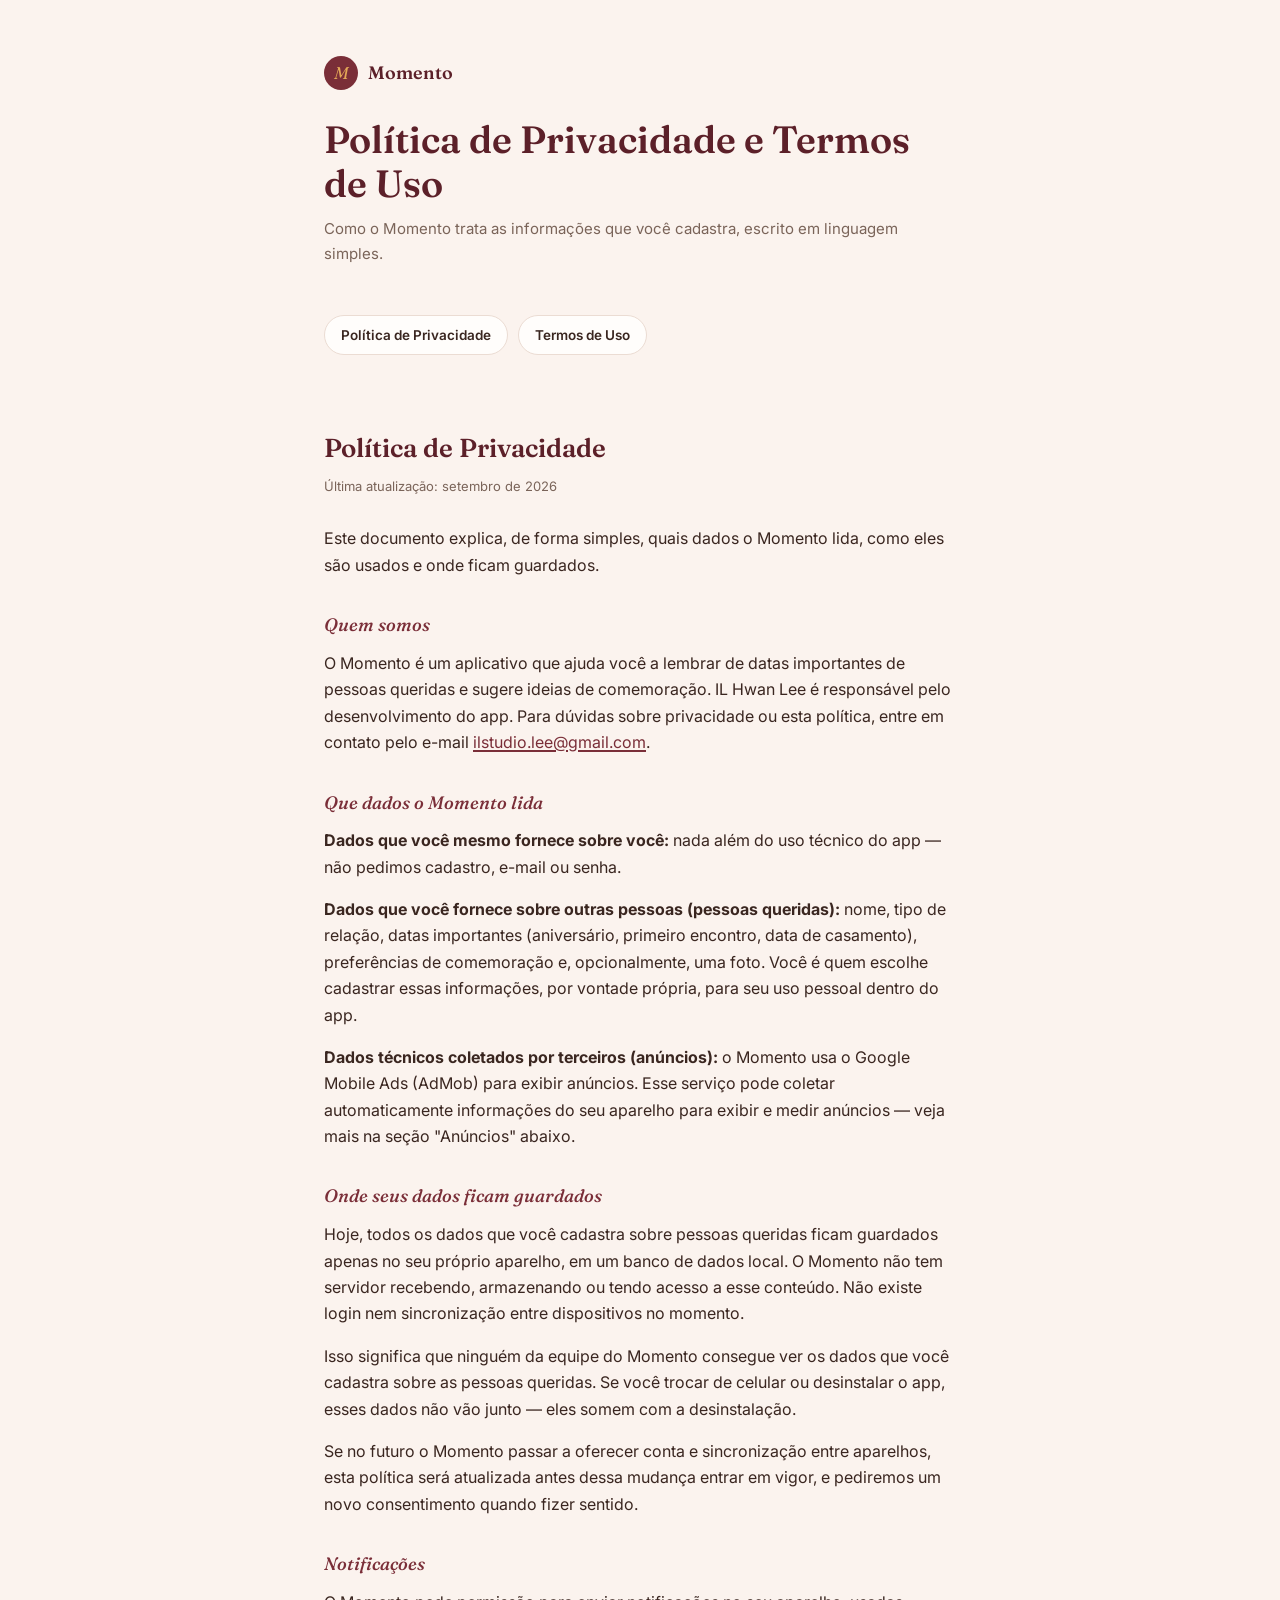
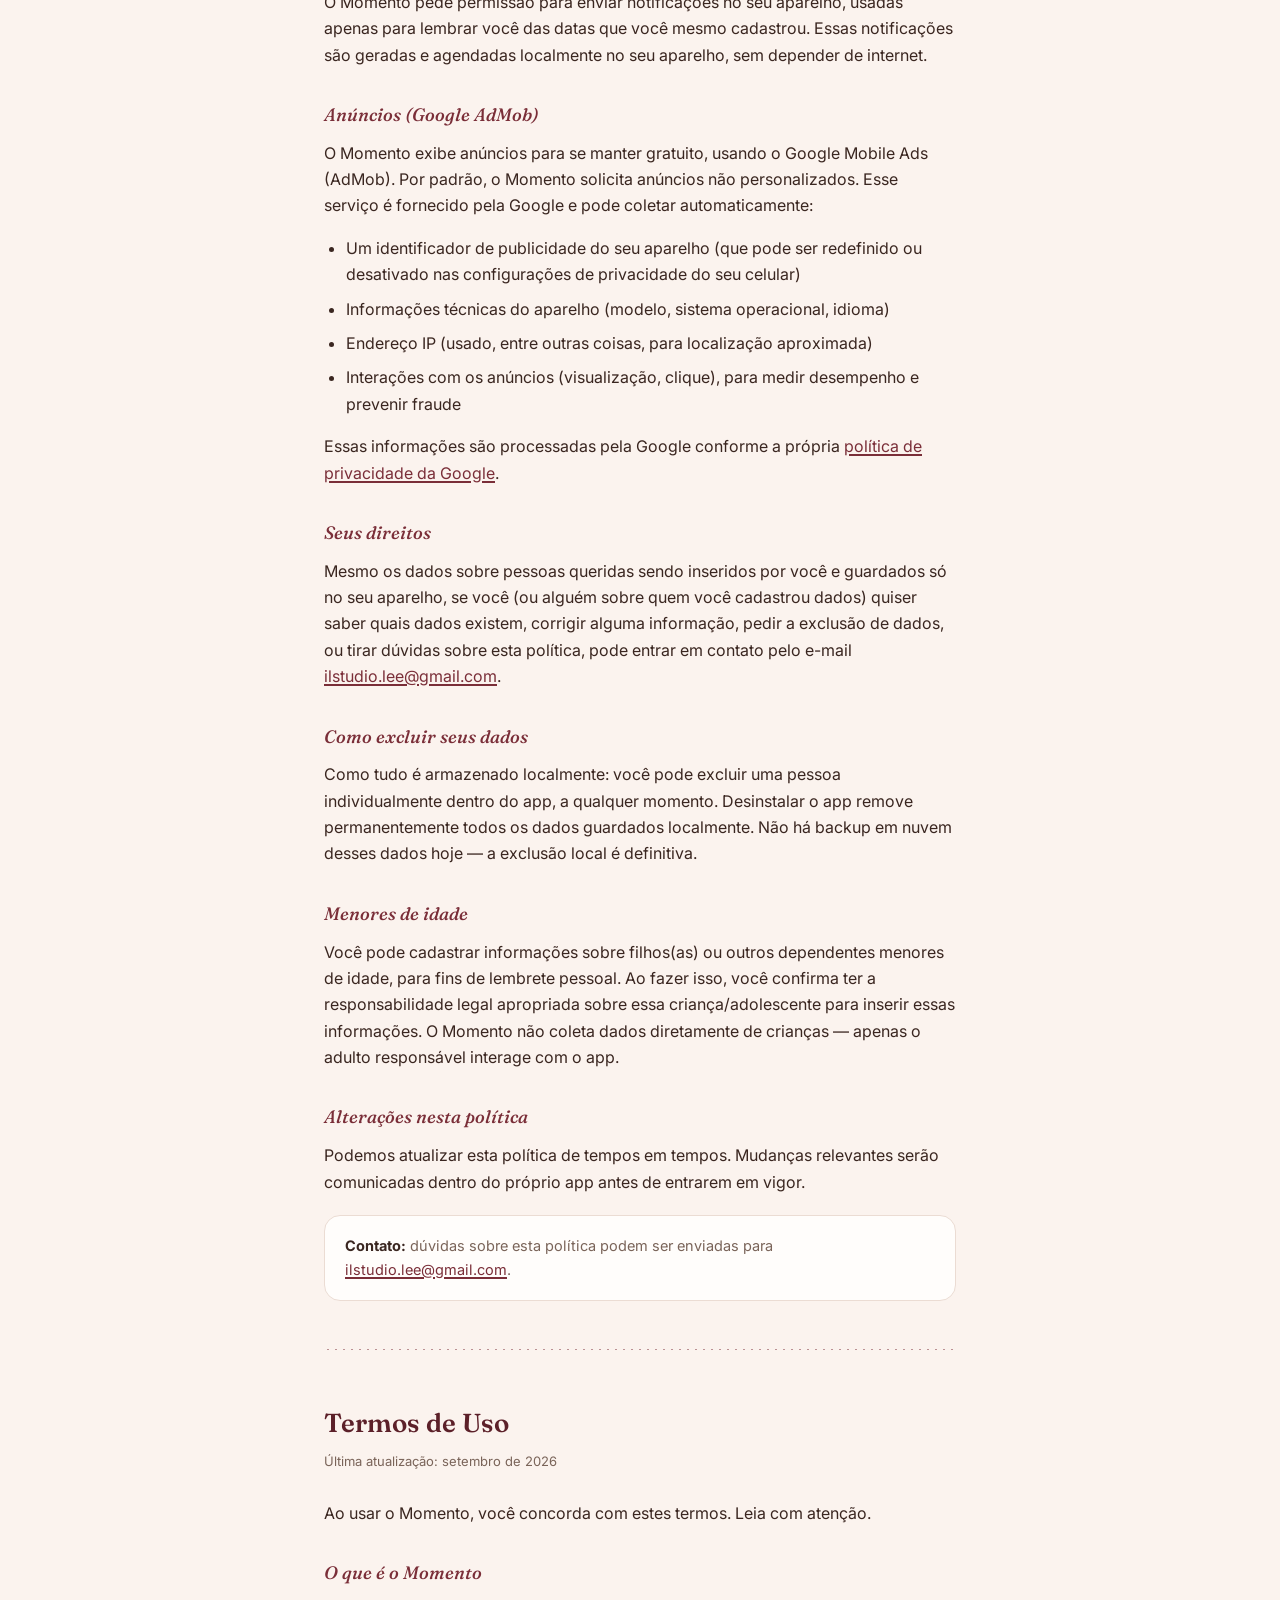
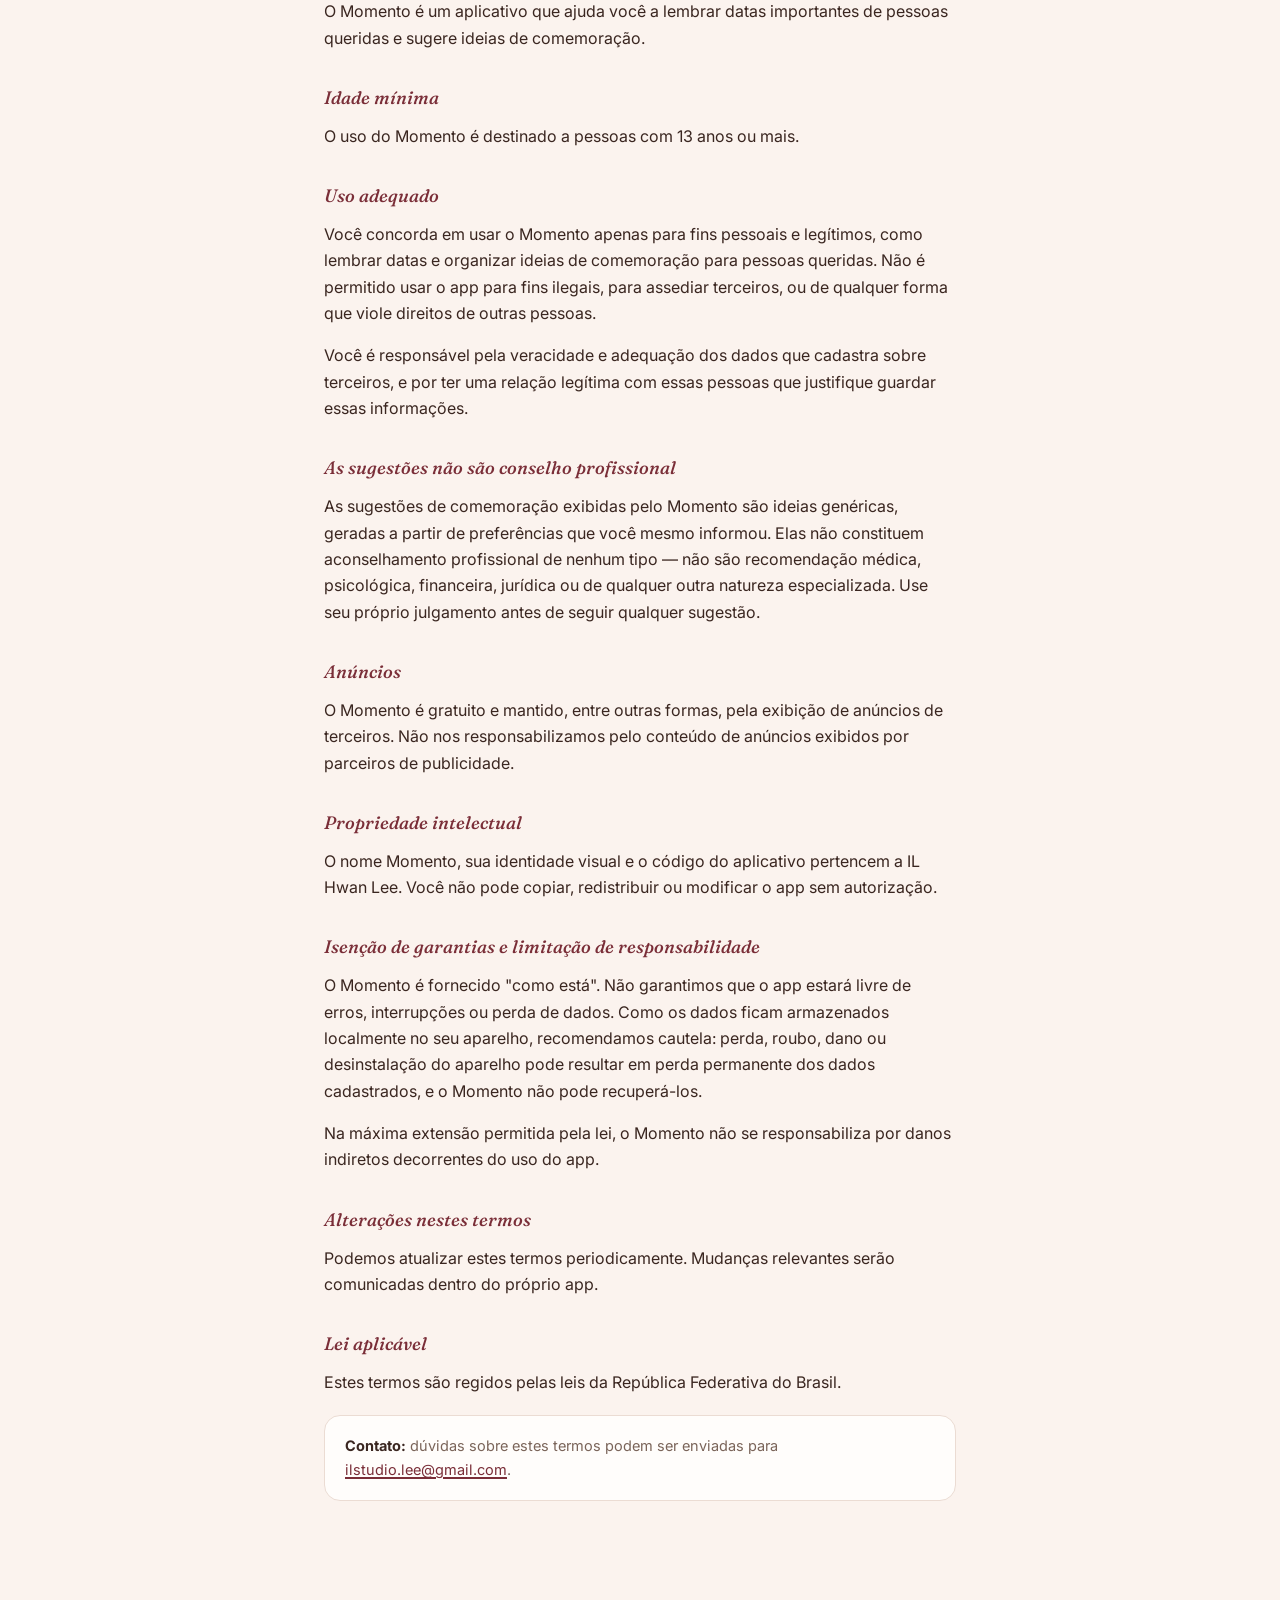
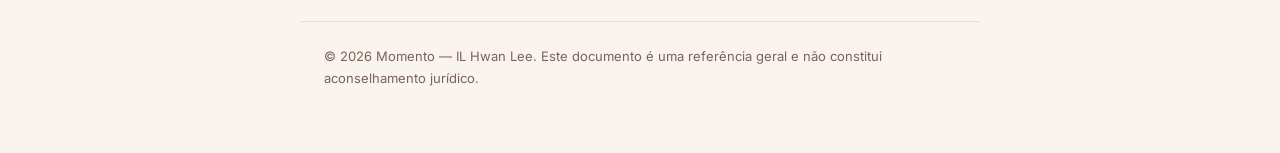
==== index.html @ 0f34a55f "docs: pagina inicial de politica de privacidade e termos de uso Pagina estatica (Momento), publicada" ====
<!DOCTYPE html>
<html lang="pt-BR">
<head>
<meta charset="UTF-8">
<meta name="viewport" content="width=device-width, initial-scale=1.0">
<title>Momento — Política de Privacidade e Termos de Uso</title>
<style>
  @import url('https://fonts.googleapis.com/css2?family=Fraunces:ital,opsz,wght@0,9..144,400;0,9..144,600;1,9..144,500&family=Inter:wght@400;500;600;700&display=swap');

  :root{
    --bg: #FBF3EE;
    --paper: #FFFDFB;
    --ink: #3A2620;
    --ink-soft: #7A6459;
    --wine: #7A2E38;
    --wine-dark: #5C2029;
    --amber: #E3A857;
    --amber-soft: #F4DDB8;
    --line: #EBDCD3;
  }
  *{ box-sizing: border-box; }
  body{
    margin:0; background: var(--bg); color: var(--ink);
    font-family:'Inter',sans-serif; line-height:1.65; font-size:16px;
  }
  a{ color: var(--wine); text-decoration-thickness: 1.5px; text-underline-offset: 2px; }

  header{
    max-width: 680px; margin: 0 auto; padding: 56px 24px 32px;
  }
  .brand{ display:flex; align-items:center; gap:10px; margin-bottom: 28px; }
  .brand-mark{
    width:34px; height:34px; border-radius:50%; background: var(--wine);
    display:flex; align-items:center; justify-content:center;
    font-family:'Fraunces',serif; font-style:italic; color: var(--amber); font-size:17px;
  }
  .brand-name{ font-family:'Fraunces',serif; font-size:18px; color: var(--wine-dark); font-weight:600; }

  h1{
    font-family:'Fraunces',serif; font-weight:600; font-size: clamp(28px, 5vw, 38px);
    color: var(--wine-dark); margin: 0 0 12px; line-height:1.15;
  }
  .subtitle{ color: var(--ink-soft); font-size: 15px; }

  nav.toc{
    max-width: 680px; margin: 0 auto 8px; padding: 0 24px;
    display:flex; gap: 10px; flex-wrap: wrap;
  }
  nav.toc a{
    display:inline-block; padding: 8px 16px; border-radius: 999px;
    border: 1.5px solid var(--line); background: var(--paper);
    color: var(--ink); font-size: 13.5px; font-weight: 600; text-decoration:none;
  }
  nav.toc a:hover{ border-color: var(--wine); color: var(--wine); }

  main{ max-width: 680px; margin: 0 auto; padding: 24px 24px 100px; }

  section{ margin-top: 52px; }
  section:first-of-type{ margin-top: 40px; }

  h2{
    font-family:'Fraunces',serif; font-weight:600; font-size: 26px;
    color: var(--wine-dark); margin: 0 0 6px; scroll-margin-top: 24px;
  }
  .updated{ color: var(--ink-soft); font-size: 13px; margin-bottom: 28px; }

  h3{
    font-family:'Fraunces',serif; font-style: italic; font-weight: 500;
    font-size: 18px; color: var(--wine); margin: 32px 0 10px;
  }
  p{ margin: 0 0 16px; color: var(--ink); }
  ul{ margin: 0 0 16px; padding-left: 22px; }
  li{ margin-bottom: 8px; }

  .thread{
    height: 1px; margin: 48px 0;
    background-image: radial-gradient(circle, var(--wine) 1.4px, transparent 1.4px);
    background-size: 8px 100%; background-repeat: repeat-x; background-position: center;
    opacity: 0.5;
  }

  .callout{
    background: var(--paper); border: 1.5px solid var(--line); border-radius: 16px;
    padding: 18px 20px; font-size: 14.5px; color: var(--ink-soft); margin: 20px 0;
  }
  .callout strong{ color: var(--ink); }

  footer{
    max-width: 680px; margin: 0 auto; padding: 0 24px 64px;
    color: var(--ink-soft); font-size: 13px; border-top: 1px solid var(--line); padding-top: 24px;
  }

  @media (max-width: 480px){
    header{ padding: 40px 20px 24px; }
    main{ padding: 20px 20px 80px; }
  }
</style>
</head>
<body>

<header>
  <div class="brand">
    <div class="brand-mark">M</div>
    <div class="brand-name">Momento</div>
  </div>
  <h1>Política de Privacidade e Termos de Uso</h1>
  <p class="subtitle">Como o Momento trata as informações que você cadastra, escrito em linguagem simples.</p>
</header>

<nav class="toc">
  <a href="#privacidade">Política de Privacidade</a>
  <a href="#termos">Termos de Uso</a>
</nav>

<main>

  <section id="privacidade">
    <h2>Política de Privacidade</h2>
    <div class="updated">Última atualização: setembro de 2026</div>

    <p>Este documento explica, de forma simples, quais dados o Momento lida, como eles são usados e onde ficam guardados.</p>

    <h3>Quem somos</h3>
    <p>O Momento é um aplicativo que ajuda você a lembrar de datas importantes de pessoas queridas e sugere ideias de comemoração. IL Hwan Lee é responsável pelo desenvolvimento do app. Para dúvidas sobre privacidade ou esta política, entre em contato pelo e-mail <a href="mailto:ilstudio.lee@gmail.com">ilstudio.lee@gmail.com</a>.</p>

    <h3>Que dados o Momento lida</h3>
    <p><strong>Dados que você mesmo fornece sobre você:</strong> nada além do uso técnico do app — não pedimos cadastro, e-mail ou senha.</p>
    <p><strong>Dados que você fornece sobre outras pessoas (pessoas queridas):</strong> nome, tipo de relação, datas importantes (aniversário, primeiro encontro, data de casamento), preferências de comemoração e, opcionalmente, uma foto. Você é quem escolhe cadastrar essas informações, por vontade própria, para seu uso pessoal dentro do app.</p>
    <p><strong>Dados técnicos coletados por terceiros (anúncios):</strong> o Momento usa o Google Mobile Ads (AdMob) para exibir anúncios. Esse serviço pode coletar automaticamente informações do seu aparelho para exibir e medir anúncios — veja mais na seção "Anúncios" abaixo.</p>

    <h3>Onde seus dados ficam guardados</h3>
    <p>Hoje, todos os dados que você cadastra sobre pessoas queridas ficam guardados apenas no seu próprio aparelho, em um banco de dados local. O Momento não tem servidor recebendo, armazenando ou tendo acesso a esse conteúdo. Não existe login nem sincronização entre dispositivos no momento.</p>
    <p>Isso significa que ninguém da equipe do Momento consegue ver os dados que você cadastra sobre as pessoas queridas. Se você trocar de celular ou desinstalar o app, esses dados não vão junto — eles somem com a desinstalação.</p>
    <p>Se no futuro o Momento passar a oferecer conta e sincronização entre aparelhos, esta política será atualizada antes dessa mudança entrar em vigor, e pediremos um novo consentimento quando fizer sentido.</p>

    <h3>Notificações</h3>
    <p>O Momento pede permissão para enviar notificações no seu aparelho, usadas apenas para lembrar você das datas que você mesmo cadastrou. Essas notificações são geradas e agendadas localmente no seu aparelho, sem depender de internet.</p>

    <h3>Anúncios (Google AdMob)</h3>
    <p>O Momento exibe anúncios para se manter gratuito, usando o Google Mobile Ads (AdMob). Por padrão, o Momento solicita anúncios não personalizados. Esse serviço é fornecido pela Google e pode coletar automaticamente:</p>
    <ul>
      <li>Um identificador de publicidade do seu aparelho (que pode ser redefinido ou desativado nas configurações de privacidade do seu celular)</li>
      <li>Informações técnicas do aparelho (modelo, sistema operacional, idioma)</li>
      <li>Endereço IP (usado, entre outras coisas, para localização aproximada)</li>
      <li>Interações com os anúncios (visualização, clique), para medir desempenho e prevenir fraude</li>
    </ul>
    <p>Essas informações são processadas pela Google conforme a própria <a href="https://policies.google.com/privacy" target="_blank" rel="noopener">política de privacidade da Google</a>.</p>

    <h3>Seus direitos</h3>
    <p>Mesmo os dados sobre pessoas queridas sendo inseridos por você e guardados só no seu aparelho, se você (ou alguém sobre quem você cadastrou dados) quiser saber quais dados existem, corrigir alguma informação, pedir a exclusão de dados, ou tirar dúvidas sobre esta política, pode entrar em contato pelo e-mail <a href="mailto:ilstudio.lee@gmail.com">ilstudio.lee@gmail.com</a>.</p>

    <h3>Como excluir seus dados</h3>
    <p>Como tudo é armazenado localmente: você pode excluir uma pessoa individualmente dentro do app, a qualquer momento. Desinstalar o app remove permanentemente todos os dados guardados localmente. Não há backup em nuvem desses dados hoje — a exclusão local é definitiva.</p>

    <h3>Menores de idade</h3>
    <p>Você pode cadastrar informações sobre filhos(as) ou outros dependentes menores de idade, para fins de lembrete pessoal. Ao fazer isso, você confirma ter a responsabilidade legal apropriada sobre essa criança/adolescente para inserir essas informações. O Momento não coleta dados diretamente de crianças — apenas o adulto responsável interage com o app.</p>

    <h3>Alterações nesta política</h3>
    <p>Podemos atualizar esta política de tempos em tempos. Mudanças relevantes serão comunicadas dentro do próprio app antes de entrarem em vigor.</p>

    <div class="callout">
      <strong>Contato:</strong> dúvidas sobre esta política podem ser enviadas para <a href="mailto:ilstudio.lee@gmail.com">ilstudio.lee@gmail.com</a>.
    </div>
  </section>

  <div class="thread"></div>

  <section id="termos">
    <h2>Termos de Uso</h2>
    <div class="updated">Última atualização: setembro de 2026</div>

    <p>Ao usar o Momento, você concorda com estes termos. Leia com atenção.</p>

    <h3>O que é o Momento</h3>
    <p>O Momento é um aplicativo que ajuda você a lembrar datas importantes de pessoas queridas e sugere ideias de comemoração.</p>

    <h3>Idade mínima</h3>
    <p>O uso do Momento é destinado a pessoas com 13 anos ou mais.</p>

    <h3>Uso adequado</h3>
    <p>Você concorda em usar o Momento apenas para fins pessoais e legítimos, como lembrar datas e organizar ideias de comemoração para pessoas queridas. Não é permitido usar o app para fins ilegais, para assediar terceiros, ou de qualquer forma que viole direitos de outras pessoas.</p>
    <p>Você é responsável pela veracidade e adequação dos dados que cadastra sobre terceiros, e por ter uma relação legítima com essas pessoas que justifique guardar essas informações.</p>

    <h3>As sugestões não são conselho profissional</h3>
    <p>As sugestões de comemoração exibidas pelo Momento são ideias genéricas, geradas a partir de preferências que você mesmo informou. Elas não constituem aconselhamento profissional de nenhum tipo — não são recomendação médica, psicológica, financeira, jurídica ou de qualquer outra natureza especializada. Use seu próprio julgamento antes de seguir qualquer sugestão.</p>

    <h3>Anúncios</h3>
    <p>O Momento é gratuito e mantido, entre outras formas, pela exibição de anúncios de terceiros. Não nos responsabilizamos pelo conteúdo de anúncios exibidos por parceiros de publicidade.</p>

    <h3>Propriedade intelectual</h3>
    <p>O nome Momento, sua identidade visual e o código do aplicativo pertencem a IL Hwan Lee. Você não pode copiar, redistribuir ou modificar o app sem autorização.</p>

    <h3>Isenção de garantias e limitação de responsabilidade</h3>
    <p>O Momento é fornecido "como está". Não garantimos que o app estará livre de erros, interrupções ou perda de dados. Como os dados ficam armazenados localmente no seu aparelho, recomendamos cautela: perda, roubo, dano ou desinstalação do aparelho pode resultar em perda permanente dos dados cadastrados, e o Momento não pode recuperá-los.</p>
    <p>Na máxima extensão permitida pela lei, o Momento não se responsabiliza por danos indiretos decorrentes do uso do app.</p>

    <h3>Alterações nestes termos</h3>
    <p>Podemos atualizar estes termos periodicamente. Mudanças relevantes serão comunicadas dentro do próprio app.</p>

    <h3>Lei aplicável</h3>
    <p>Estes termos são regidos pelas leis da República Federativa do Brasil.</p>

    <div class="callout">
      <strong>Contato:</strong> dúvidas sobre estes termos podem ser enviadas para <a href="mailto:ilstudio.lee@gmail.com">ilstudio.lee@gmail.com</a>.
    </div>
  </section>

</main>

<footer>
  © 2026 Momento — IL Hwan Lee. Este documento é uma referência geral e não constitui aconselhamento jurídico.
</footer>

</body>
</html>
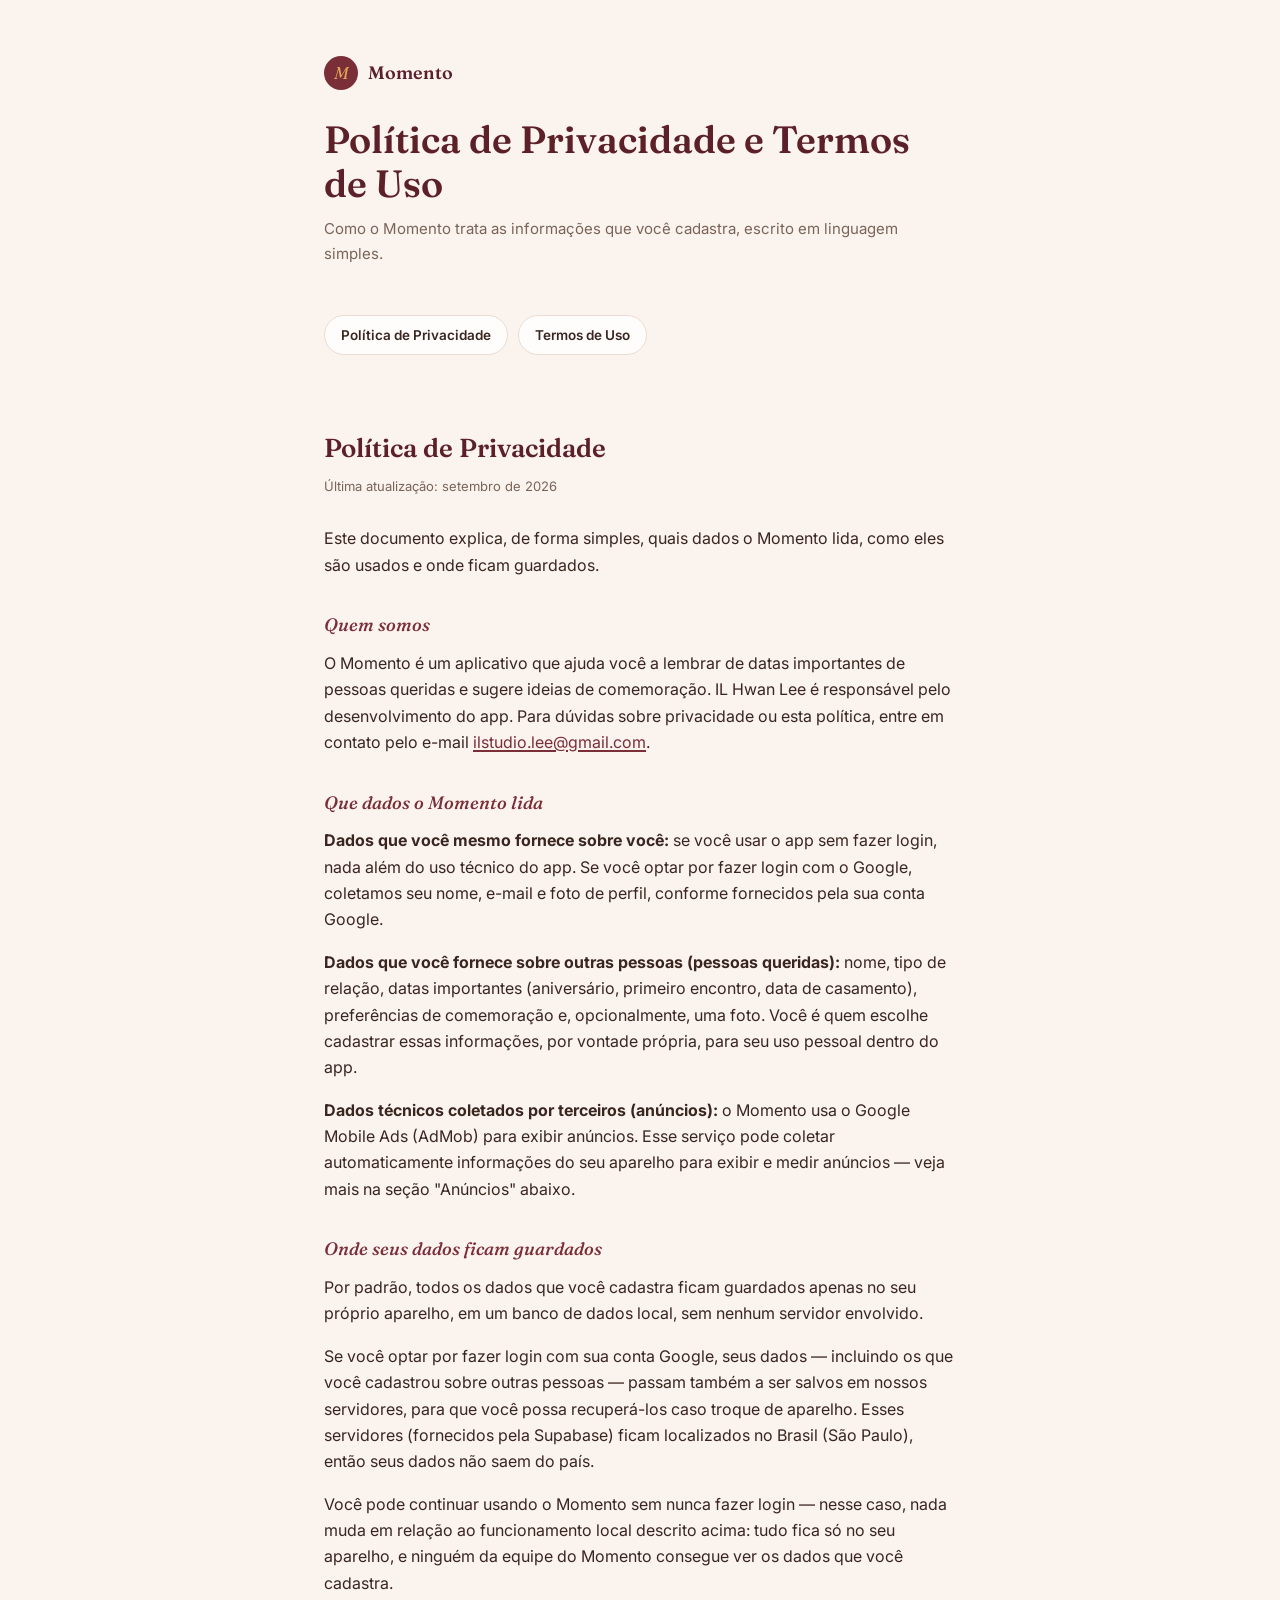
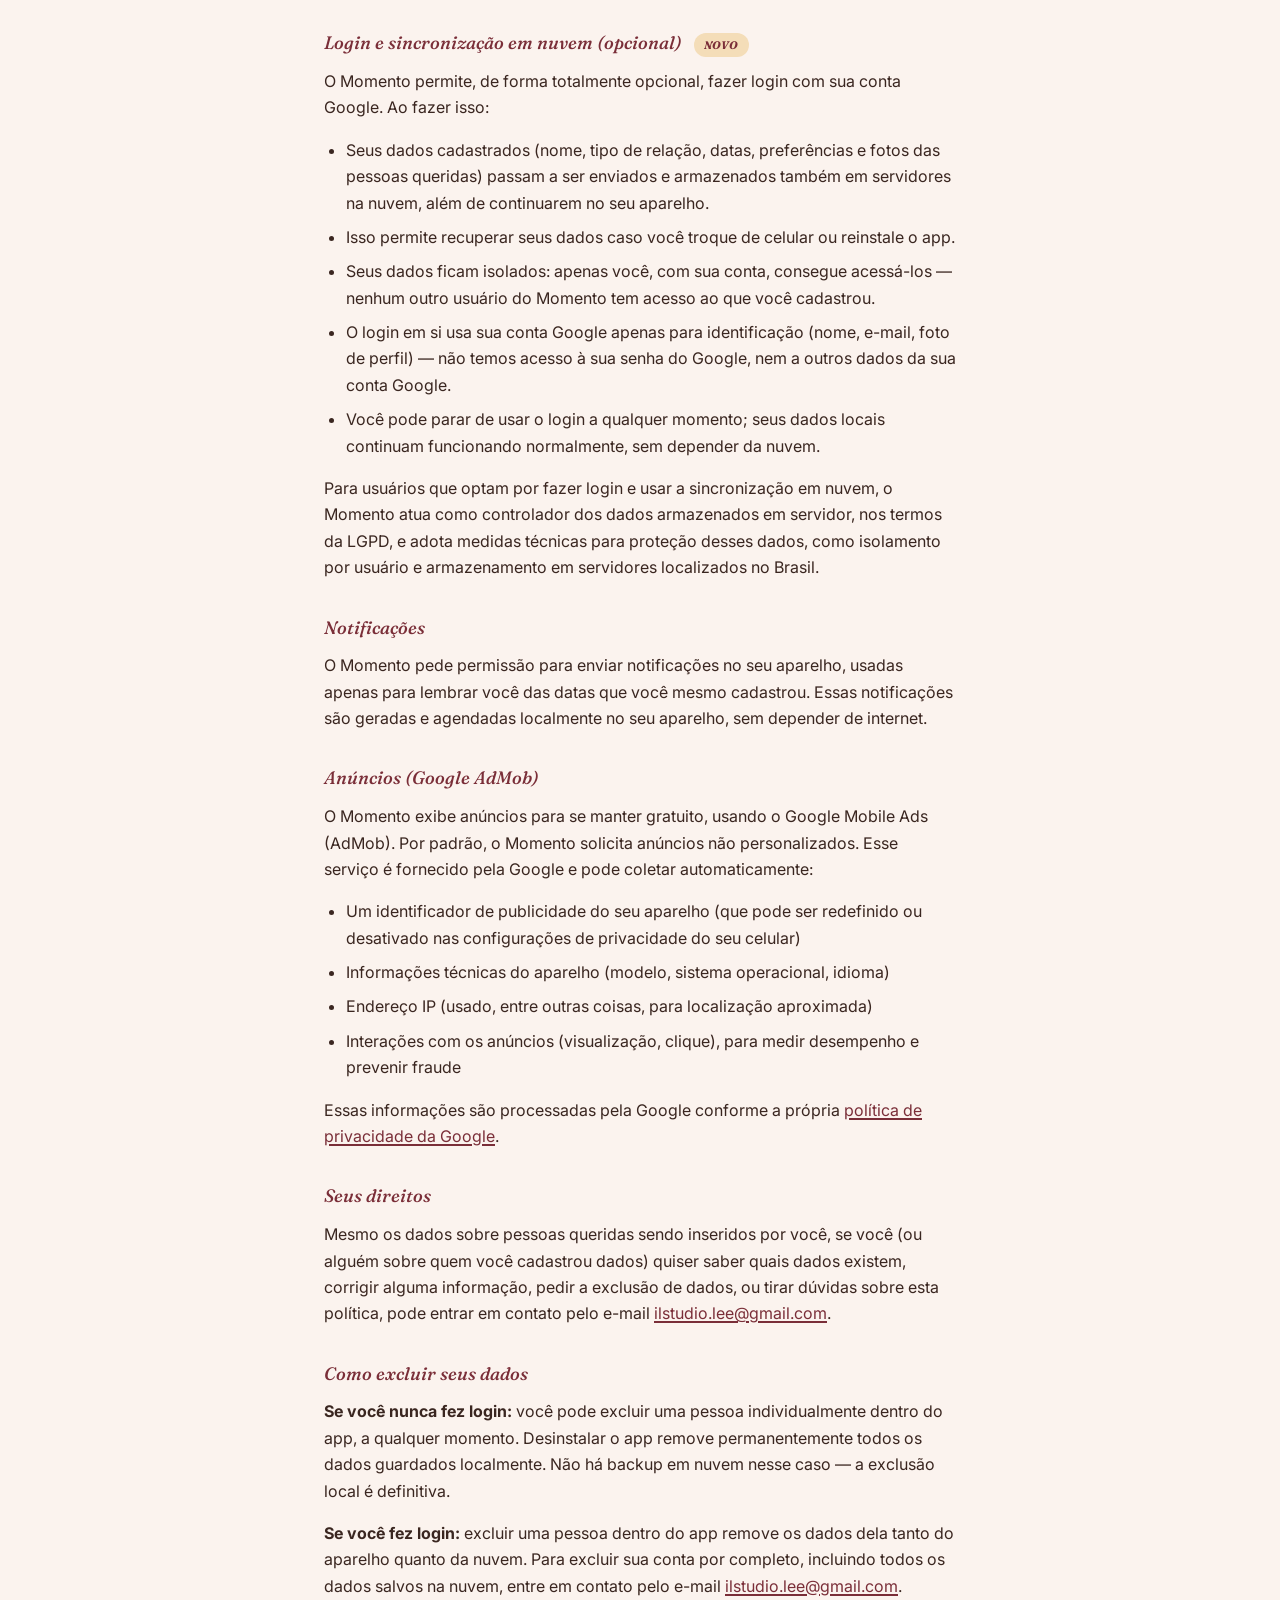
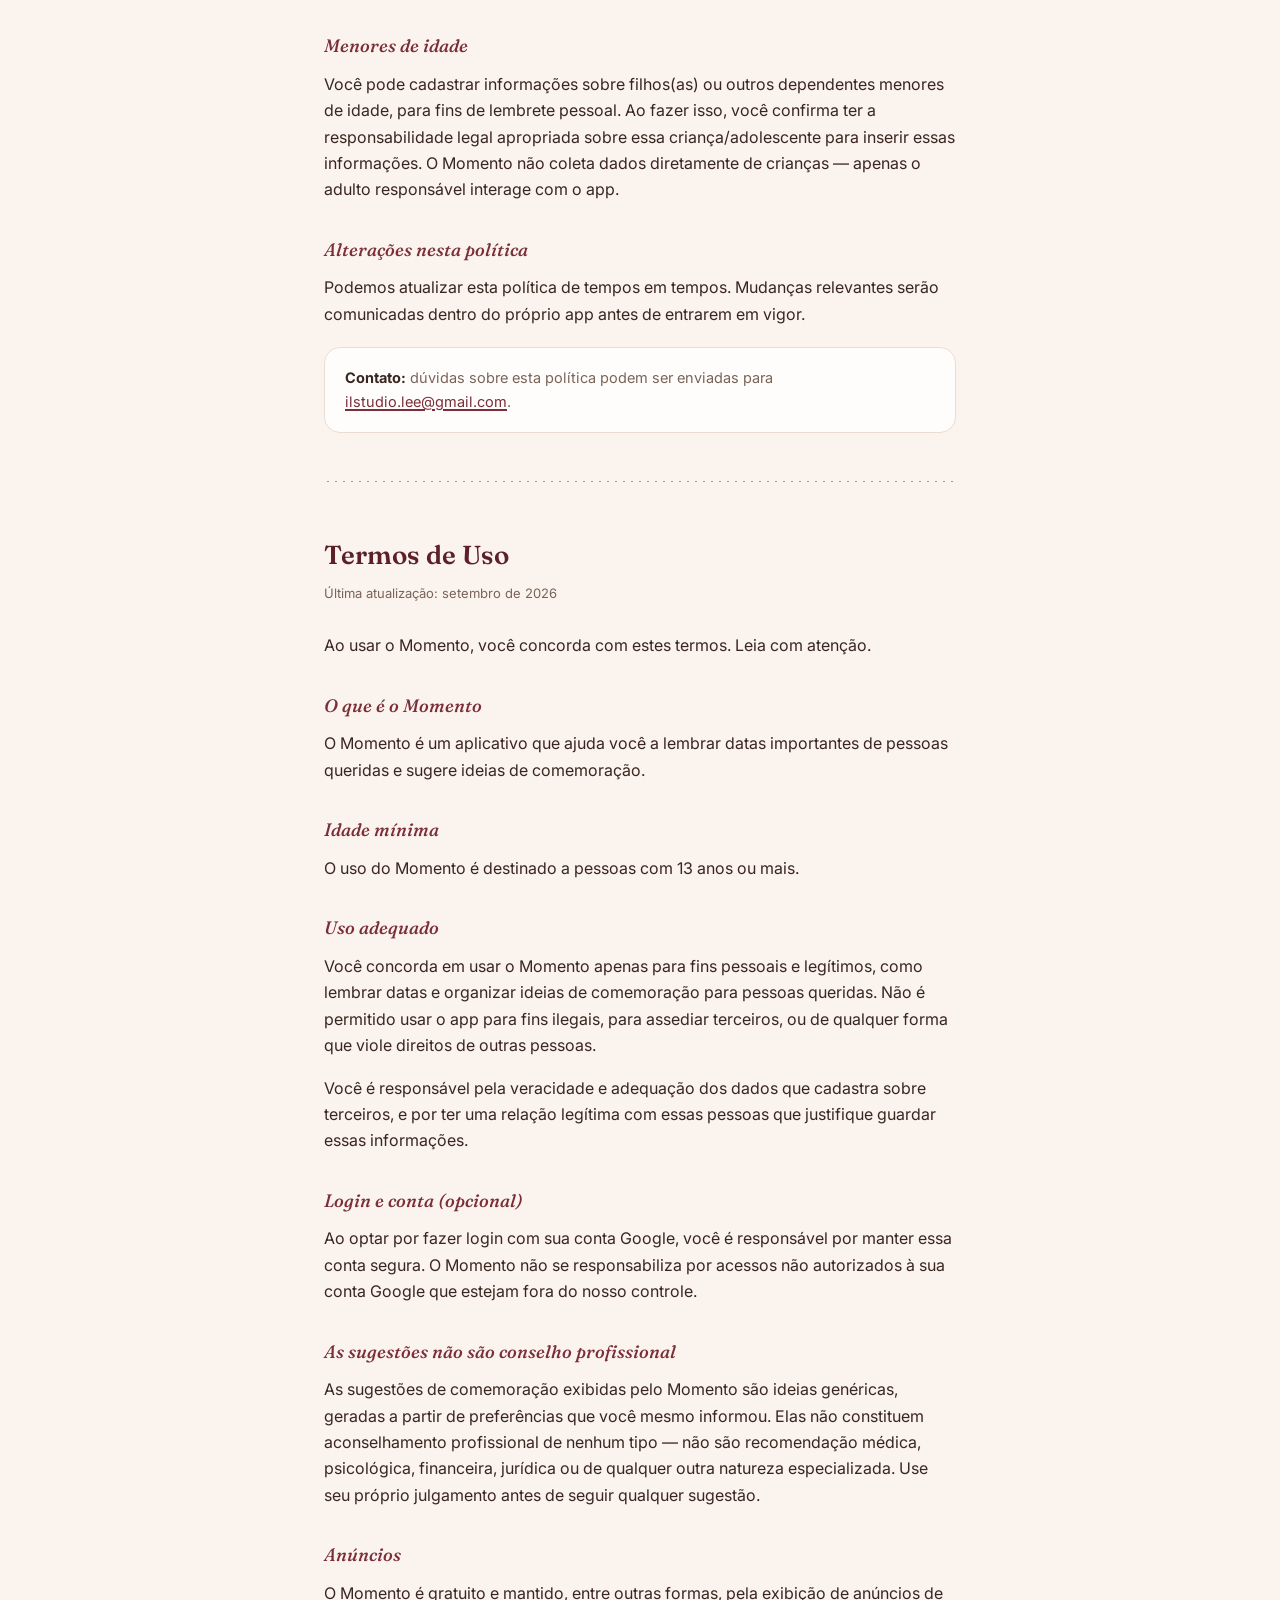
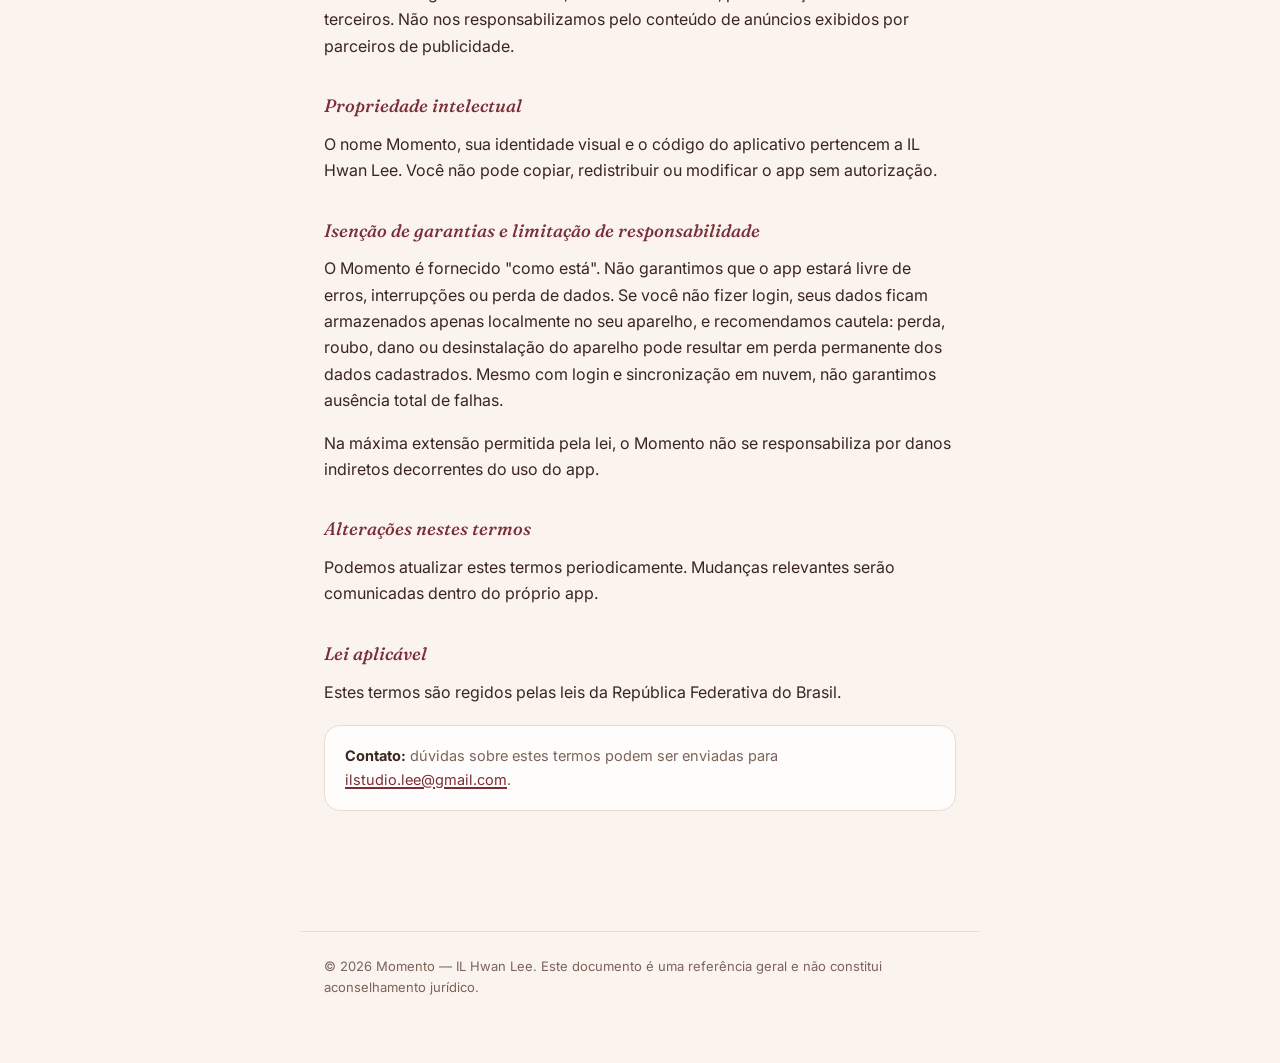
==== commit e1df5882: "docs: atualizar política de privacidade com seção de login/sincronização em nuvem Co-Authored-By: Cl" ====
--- a/index.html
+++ b/index.html
@@ -85,6 +85,12 @@
   }
   .callout strong{ color: var(--ink); }
 
+  .badge-new{
+    display:inline-block; font-size: 11px; font-weight: 700; color: var(--wine);
+    background: var(--amber-soft); padding: 3px 10px; border-radius: 999px;
+    margin-left: 8px; vertical-align: middle; text-transform: uppercase; letter-spacing: 0.4px;
+  }
+
   footer{
     max-width: 680px; margin: 0 auto; padding: 0 24px 64px;
     color: var(--ink-soft); font-size: 13px; border-top: 1px solid var(--line); padding-top: 24px;
@@ -124,14 +130,25 @@
     <p>O Momento é um aplicativo que ajuda você a lembrar de datas importantes de pessoas queridas e sugere ideias de comemoração. IL Hwan Lee é responsável pelo desenvolvimento do app. Para dúvidas sobre privacidade ou esta política, entre em contato pelo e-mail <a href="mailto:ilstudio.lee@gmail.com">ilstudio.lee@gmail.com</a>.</p>
 
     <h3>Que dados o Momento lida</h3>
-    <p><strong>Dados que você mesmo fornece sobre você:</strong> nada além do uso técnico do app — não pedimos cadastro, e-mail ou senha.</p>
+    <p><strong>Dados que você mesmo fornece sobre você:</strong> se você usar o app sem fazer login, nada além do uso técnico do app. Se você optar por fazer login com o Google, coletamos seu nome, e-mail e foto de perfil, conforme fornecidos pela sua conta Google.</p>
     <p><strong>Dados que você fornece sobre outras pessoas (pessoas queridas):</strong> nome, tipo de relação, datas importantes (aniversário, primeiro encontro, data de casamento), preferências de comemoração e, opcionalmente, uma foto. Você é quem escolhe cadastrar essas informações, por vontade própria, para seu uso pessoal dentro do app.</p>
     <p><strong>Dados técnicos coletados por terceiros (anúncios):</strong> o Momento usa o Google Mobile Ads (AdMob) para exibir anúncios. Esse serviço pode coletar automaticamente informações do seu aparelho para exibir e medir anúncios — veja mais na seção "Anúncios" abaixo.</p>
 
     <h3>Onde seus dados ficam guardados</h3>
-    <p>Hoje, todos os dados que você cadastra sobre pessoas queridas ficam guardados apenas no seu próprio aparelho, em um banco de dados local. O Momento não tem servidor recebendo, armazenando ou tendo acesso a esse conteúdo. Não existe login nem sincronização entre dispositivos no momento.</p>
-    <p>Isso significa que ninguém da equipe do Momento consegue ver os dados que você cadastra sobre as pessoas queridas. Se você trocar de celular ou desinstalar o app, esses dados não vão junto — eles somem com a desinstalação.</p>
-    <p>Se no futuro o Momento passar a oferecer conta e sincronização entre aparelhos, esta política será atualizada antes dessa mudança entrar em vigor, e pediremos um novo consentimento quando fizer sentido.</p>
+    <p>Por padrão, todos os dados que você cadastra ficam guardados apenas no seu próprio aparelho, em um banco de dados local, sem nenhum servidor envolvido.</p>
+    <p>Se você optar por fazer login com sua conta Google, seus dados — incluindo os que você cadastrou sobre outras pessoas — passam também a ser salvos em nossos servidores, para que você possa recuperá-los caso troque de aparelho. Esses servidores (fornecidos pela Supabase) ficam localizados no Brasil (São Paulo), então seus dados não saem do país.</p>
+    <p>Você pode continuar usando o Momento sem nunca fazer login — nesse caso, nada muda em relação ao funcionamento local descrito acima: tudo fica só no seu aparelho, e ninguém da equipe do Momento consegue ver os dados que você cadastra.</p>
+
+    <h3>Login e sincronização em nuvem (opcional) <span class="badge-new">Novo</span></h3>
+    <p>O Momento permite, de forma totalmente opcional, fazer login com sua conta Google. Ao fazer isso:</p>
+    <ul>
+      <li>Seus dados cadastrados (nome, tipo de relação, datas, preferências e fotos das pessoas queridas) passam a ser enviados e armazenados também em servidores na nuvem, além de continuarem no seu aparelho.</li>
+      <li>Isso permite recuperar seus dados caso você troque de celular ou reinstale o app.</li>
+      <li>Seus dados ficam isolados: apenas você, com sua conta, consegue acessá-los — nenhum outro usuário do Momento tem acesso ao que você cadastrou.</li>
+      <li>O login em si usa sua conta Google apenas para identificação (nome, e-mail, foto de perfil) — não temos acesso à sua senha do Google, nem a outros dados da sua conta Google.</li>
+      <li>Você pode parar de usar o login a qualquer momento; seus dados locais continuam funcionando normalmente, sem depender da nuvem.</li>
+    </ul>
+    <p>Para usuários que optam por fazer login e usar a sincronização em nuvem, o Momento atua como controlador dos dados armazenados em servidor, nos termos da LGPD, e adota medidas técnicas para proteção desses dados, como isolamento por usuário e armazenamento em servidores localizados no Brasil.</p>
 
     <h3>Notificações</h3>
     <p>O Momento pede permissão para enviar notificações no seu aparelho, usadas apenas para lembrar você das datas que você mesmo cadastrou. Essas notificações são geradas e agendadas localmente no seu aparelho, sem depender de internet.</p>
@@ -147,10 +164,11 @@
     <p>Essas informações são processadas pela Google conforme a própria <a href="https://policies.google.com/privacy" target="_blank" rel="noopener">política de privacidade da Google</a>.</p>
 
     <h3>Seus direitos</h3>
-    <p>Mesmo os dados sobre pessoas queridas sendo inseridos por você e guardados só no seu aparelho, se você (ou alguém sobre quem você cadastrou dados) quiser saber quais dados existem, corrigir alguma informação, pedir a exclusão de dados, ou tirar dúvidas sobre esta política, pode entrar em contato pelo e-mail <a href="mailto:ilstudio.lee@gmail.com">ilstudio.lee@gmail.com</a>.</p>
+    <p>Mesmo os dados sobre pessoas queridas sendo inseridos por você, se você (ou alguém sobre quem você cadastrou dados) quiser saber quais dados existem, corrigir alguma informação, pedir a exclusão de dados, ou tirar dúvidas sobre esta política, pode entrar em contato pelo e-mail <a href="mailto:ilstudio.lee@gmail.com">ilstudio.lee@gmail.com</a>.</p>
 
     <h3>Como excluir seus dados</h3>
-    <p>Como tudo é armazenado localmente: você pode excluir uma pessoa individualmente dentro do app, a qualquer momento. Desinstalar o app remove permanentemente todos os dados guardados localmente. Não há backup em nuvem desses dados hoje — a exclusão local é definitiva.</p>
+    <p><strong>Se você nunca fez login:</strong> você pode excluir uma pessoa individualmente dentro do app, a qualquer momento. Desinstalar o app remove permanentemente todos os dados guardados localmente. Não há backup em nuvem nesse caso — a exclusão local é definitiva.</p>
+    <p><strong>Se você fez login:</strong> excluir uma pessoa dentro do app remove os dados dela tanto do aparelho quanto da nuvem. Para excluir sua conta por completo, incluindo todos os dados salvos na nuvem, entre em contato pelo e-mail <a href="mailto:ilstudio.lee@gmail.com">ilstudio.lee@gmail.com</a>.</p>
 
     <h3>Menores de idade</h3>
     <p>Você pode cadastrar informações sobre filhos(as) ou outros dependentes menores de idade, para fins de lembrete pessoal. Ao fazer isso, você confirma ter a responsabilidade legal apropriada sobre essa criança/adolescente para inserir essas informações. O Momento não coleta dados diretamente de crianças — apenas o adulto responsável interage com o app.</p>
@@ -181,6 +199,9 @@
     <p>Você concorda em usar o Momento apenas para fins pessoais e legítimos, como lembrar datas e organizar ideias de comemoração para pessoas queridas. Não é permitido usar o app para fins ilegais, para assediar terceiros, ou de qualquer forma que viole direitos de outras pessoas.</p>
     <p>Você é responsável pela veracidade e adequação dos dados que cadastra sobre terceiros, e por ter uma relação legítima com essas pessoas que justifique guardar essas informações.</p>
 
+    <h3>Login e conta (opcional)</h3>
+    <p>Ao optar por fazer login com sua conta Google, você é responsável por manter essa conta segura. O Momento não se responsabiliza por acessos não autorizados à sua conta Google que estejam fora do nosso controle.</p>
+
     <h3>As sugestões não são conselho profissional</h3>
     <p>As sugestões de comemoração exibidas pelo Momento são ideias genéricas, geradas a partir de preferências que você mesmo informou. Elas não constituem aconselhamento profissional de nenhum tipo — não são recomendação médica, psicológica, financeira, jurídica ou de qualquer outra natureza especializada. Use seu próprio julgamento antes de seguir qualquer sugestão.</p>
 
@@ -191,7 +212,7 @@
     <p>O nome Momento, sua identidade visual e o código do aplicativo pertencem a IL Hwan Lee. Você não pode copiar, redistribuir ou modificar o app sem autorização.</p>
 
     <h3>Isenção de garantias e limitação de responsabilidade</h3>
-    <p>O Momento é fornecido "como está". Não garantimos que o app estará livre de erros, interrupções ou perda de dados. Como os dados ficam armazenados localmente no seu aparelho, recomendamos cautela: perda, roubo, dano ou desinstalação do aparelho pode resultar em perda permanente dos dados cadastrados, e o Momento não pode recuperá-los.</p>
+    <p>O Momento é fornecido "como está". Não garantimos que o app estará livre de erros, interrupções ou perda de dados. Se você não fizer login, seus dados ficam armazenados apenas localmente no seu aparelho, e recomendamos cautela: perda, roubo, dano ou desinstalação do aparelho pode resultar em perda permanente dos dados cadastrados. Mesmo com login e sincronização em nuvem, não garantimos ausência total de falhas.</p>
     <p>Na máxima extensão permitida pela lei, o Momento não se responsabiliza por danos indiretos decorrentes do uso do app.</p>
 
     <h3>Alterações nestes termos</h3>
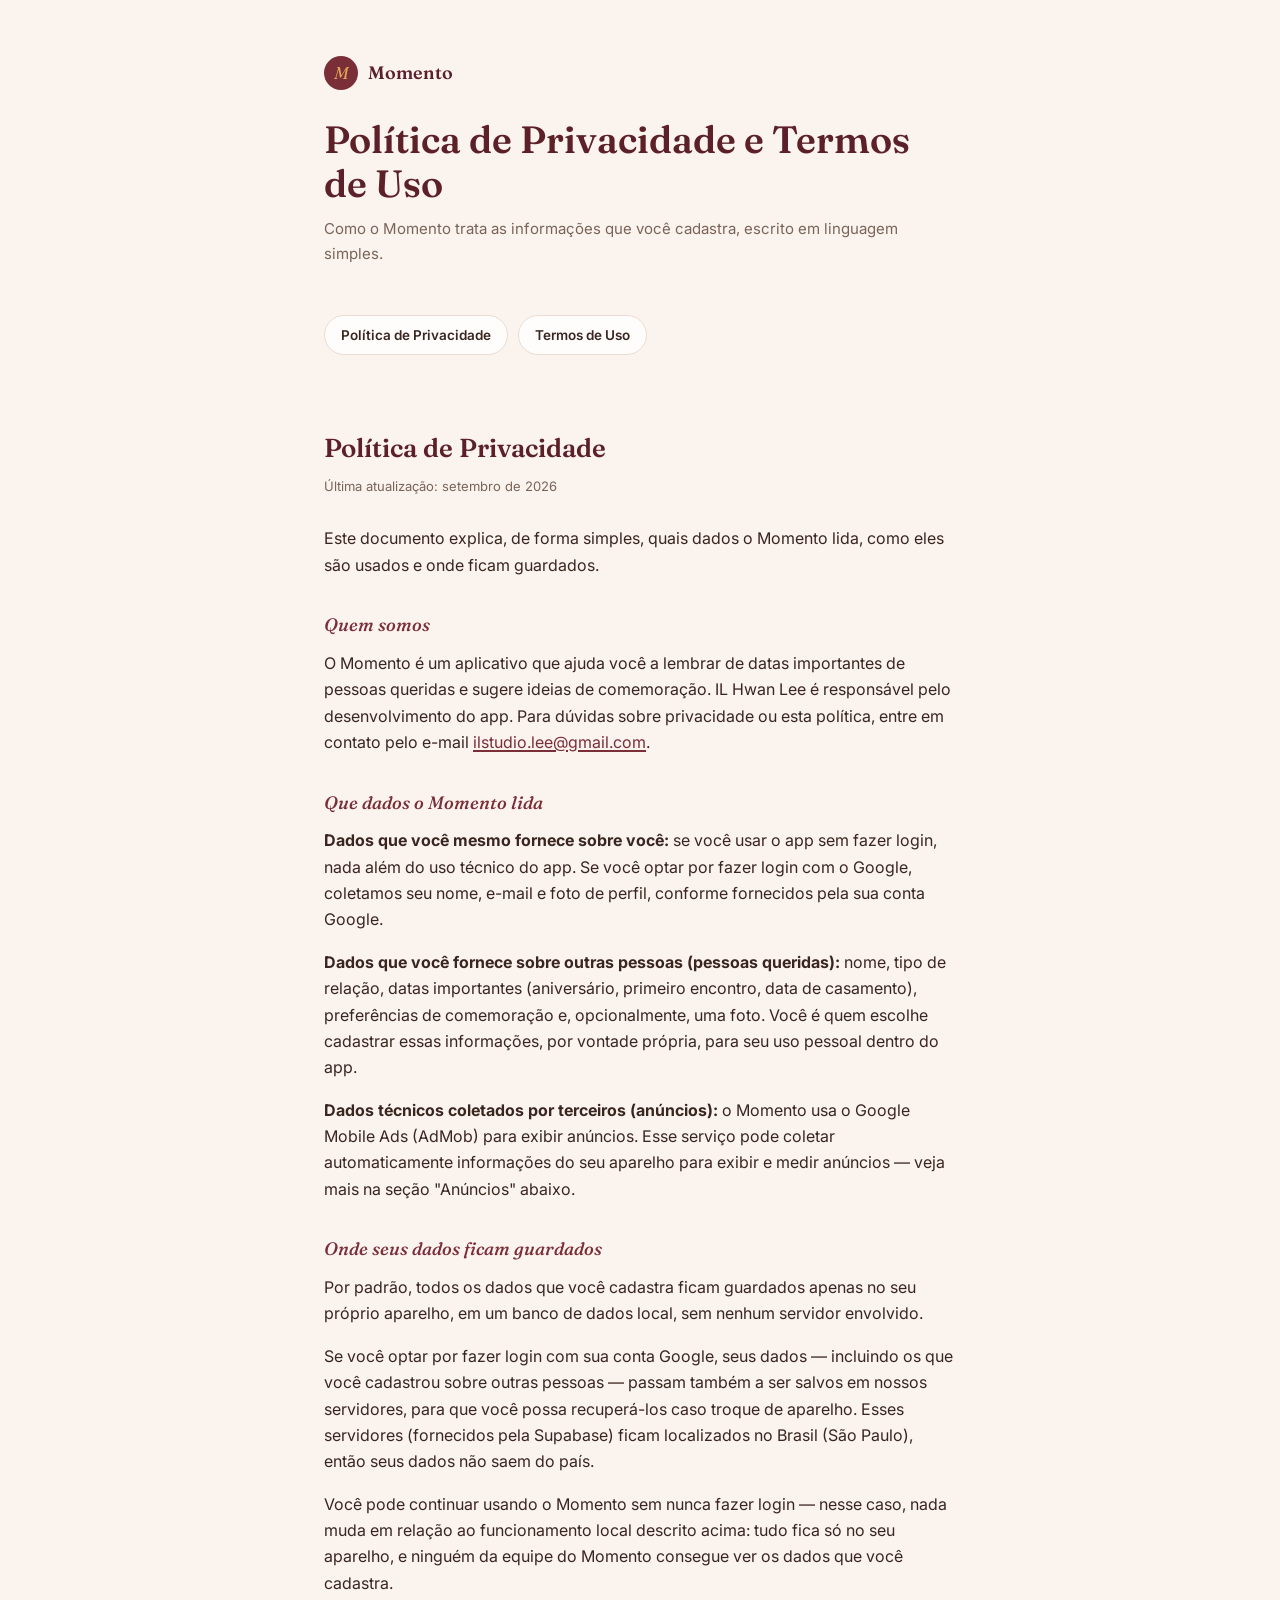
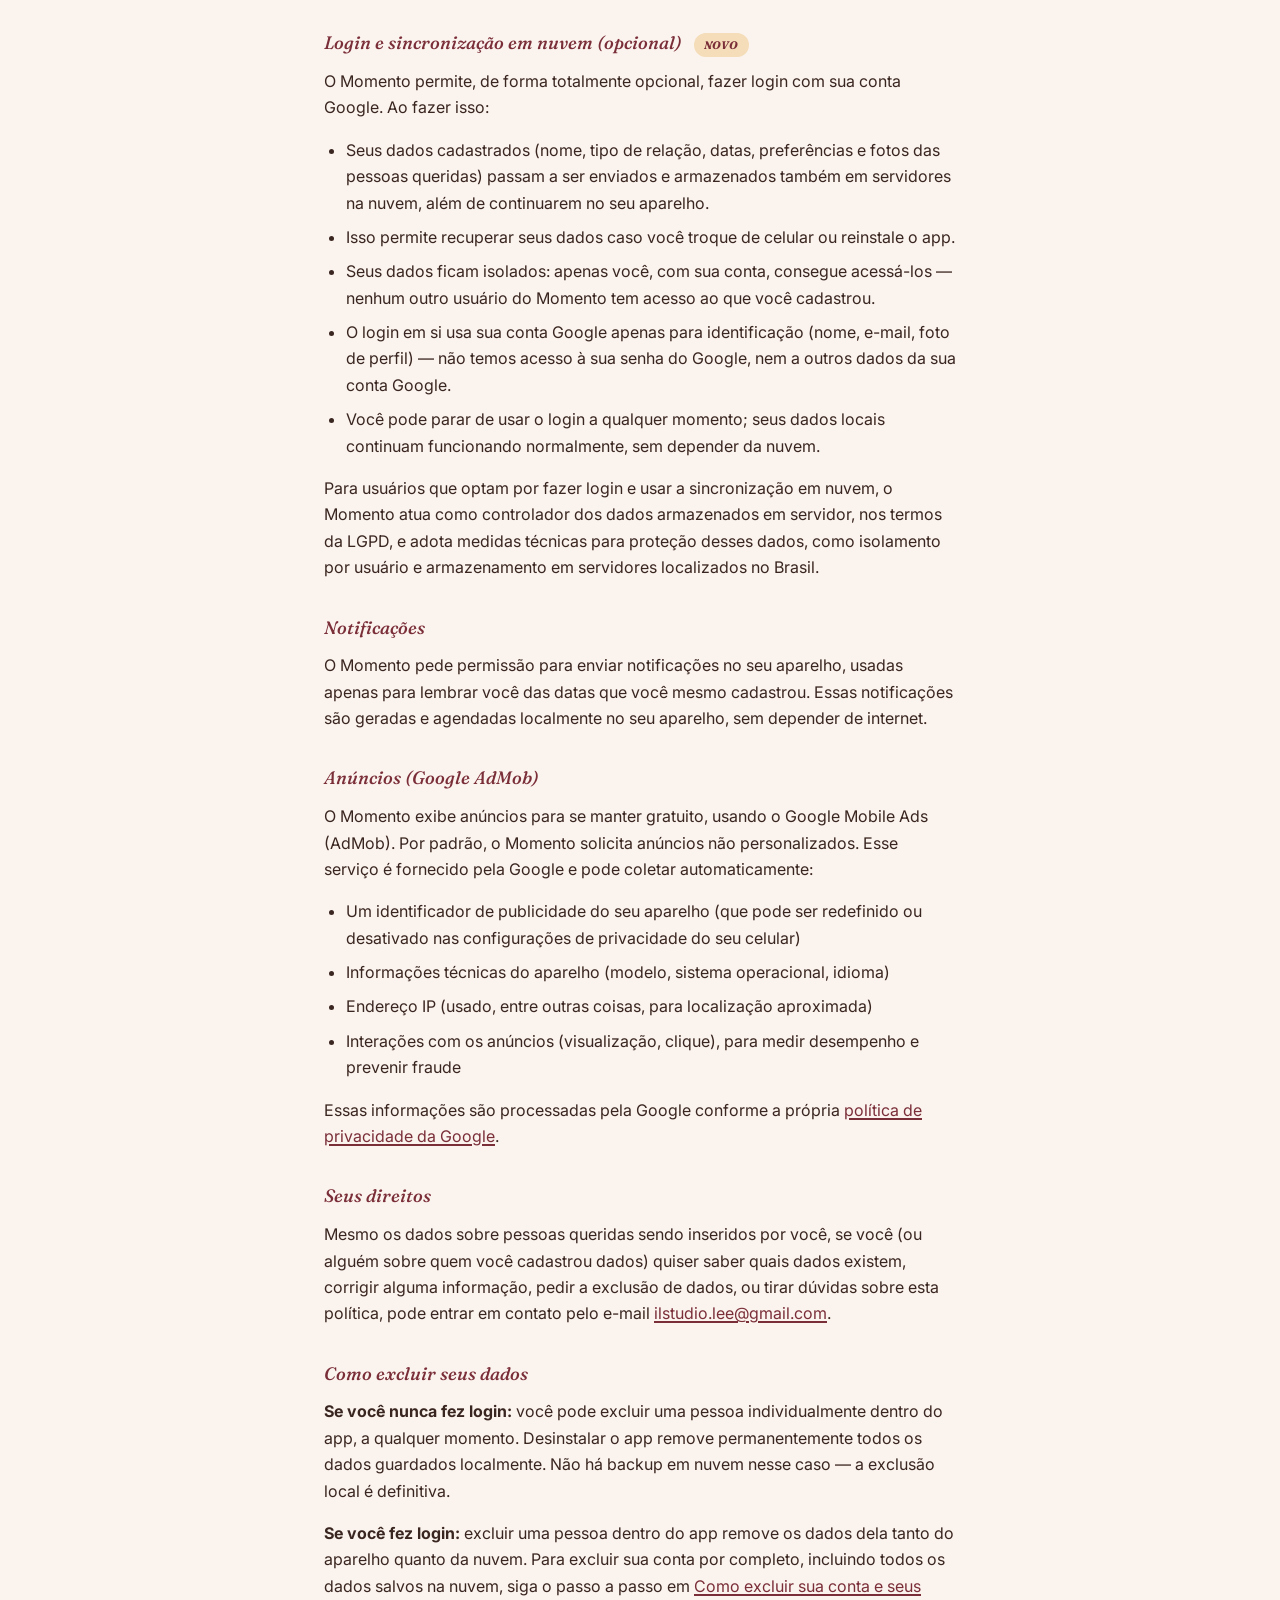
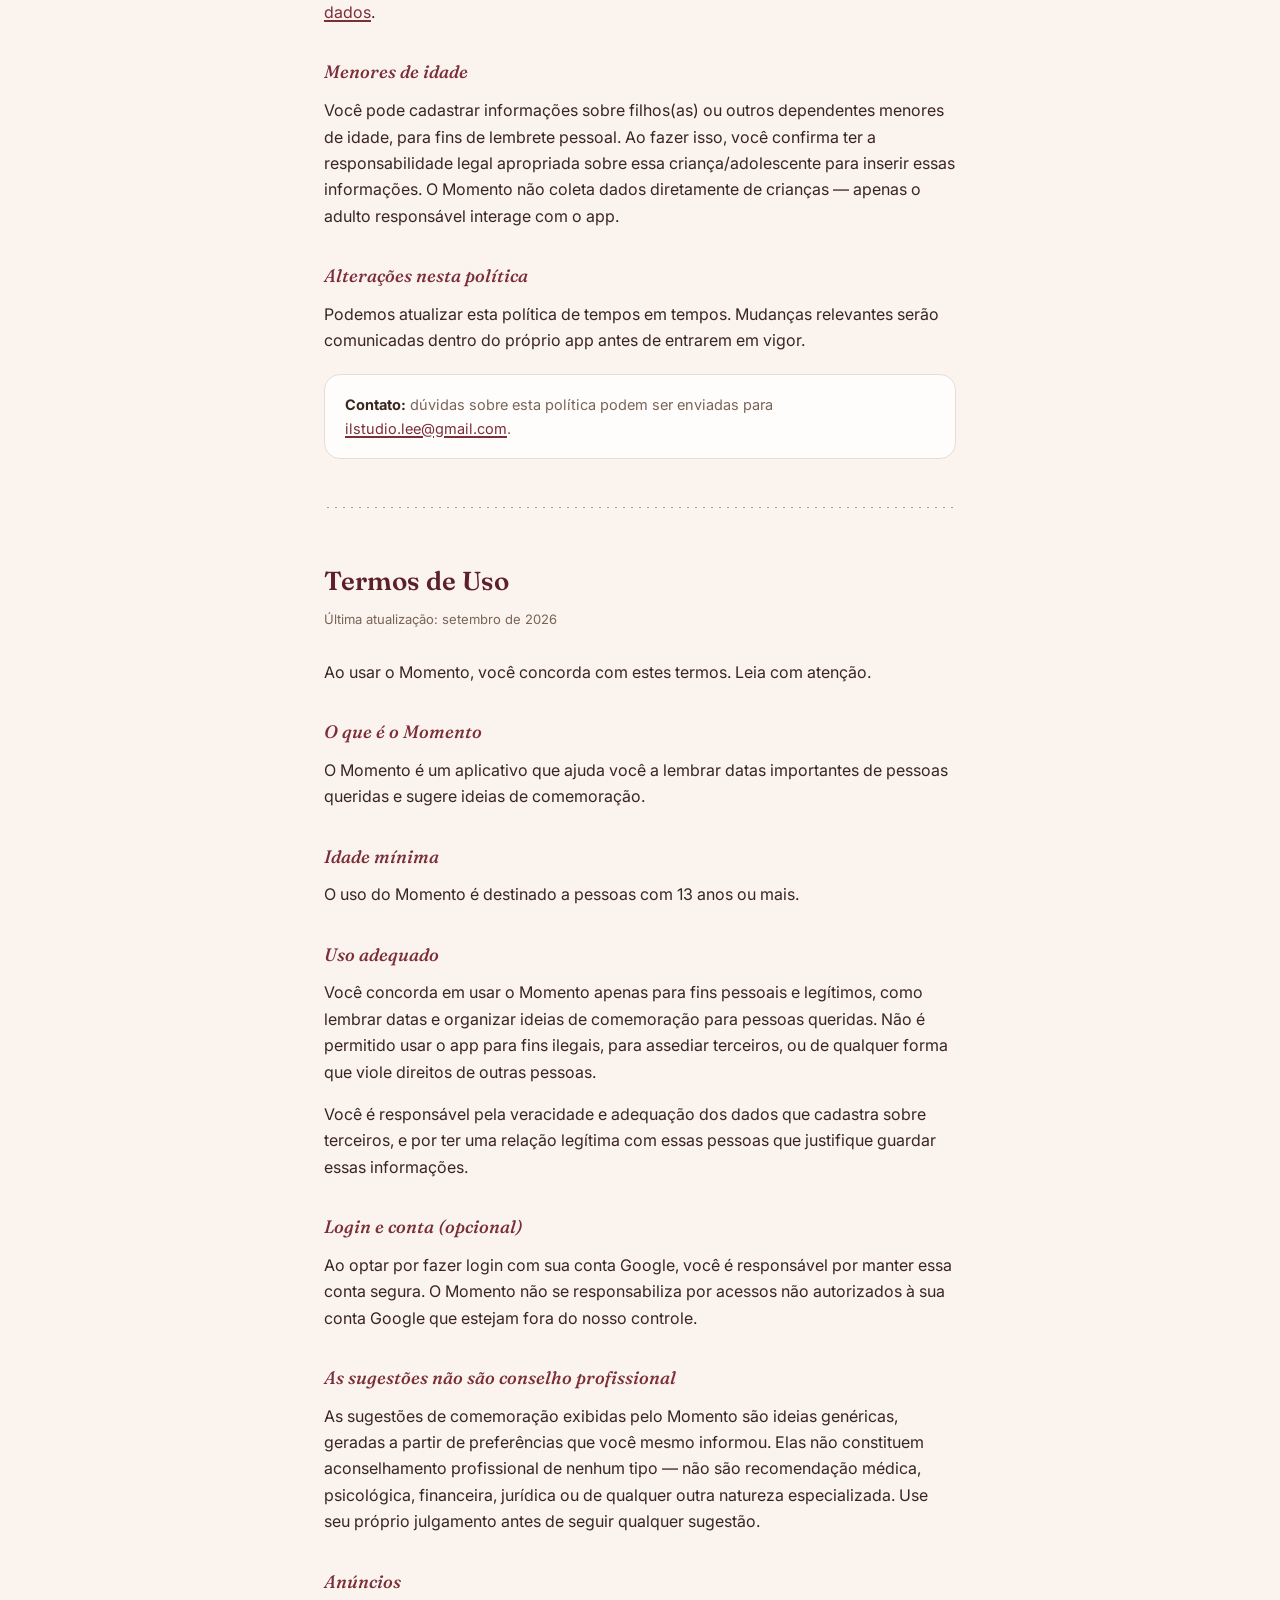
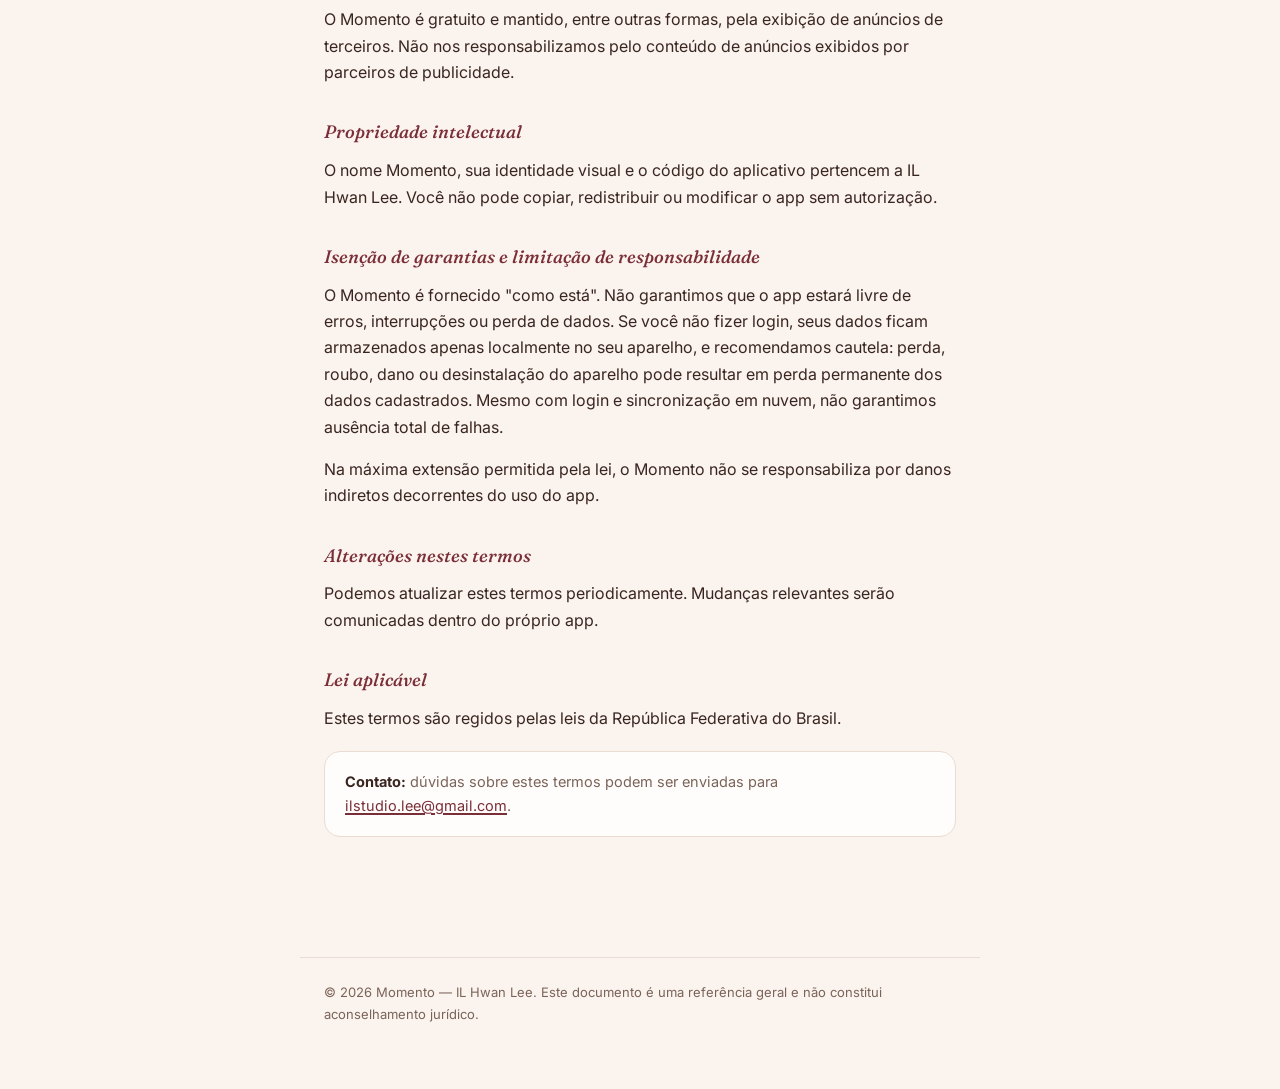
==== commit 6109d9c3: "docs: adicionar página de exclusão de conta e linkar na política Co-Authored-By: Claude Sonnet 5 <no" ====
--- a/index.html
+++ b/index.html
@@ -168,7 +168,7 @@
 
     <h3>Como excluir seus dados</h3>
     <p><strong>Se você nunca fez login:</strong> você pode excluir uma pessoa individualmente dentro do app, a qualquer momento. Desinstalar o app remove permanentemente todos os dados guardados localmente. Não há backup em nuvem nesse caso — a exclusão local é definitiva.</p>
-    <p><strong>Se você fez login:</strong> excluir uma pessoa dentro do app remove os dados dela tanto do aparelho quanto da nuvem. Para excluir sua conta por completo, incluindo todos os dados salvos na nuvem, entre em contato pelo e-mail <a href="mailto:ilstudio.lee@gmail.com">ilstudio.lee@gmail.com</a>.</p>
+    <p><strong>Se você fez login:</strong> excluir uma pessoa dentro do app remove os dados dela tanto do aparelho quanto da nuvem. Para excluir sua conta por completo, incluindo todos os dados salvos na nuvem, siga o passo a passo em <a href="/exclusao-de-conta.html">Como excluir sua conta e seus dados</a>.</p>
 
     <h3>Menores de idade</h3>
     <p>Você pode cadastrar informações sobre filhos(as) ou outros dependentes menores de idade, para fins de lembrete pessoal. Ao fazer isso, você confirma ter a responsabilidade legal apropriada sobre essa criança/adolescente para inserir essas informações. O Momento não coleta dados diretamente de crianças — apenas o adulto responsável interage com o app.</p>
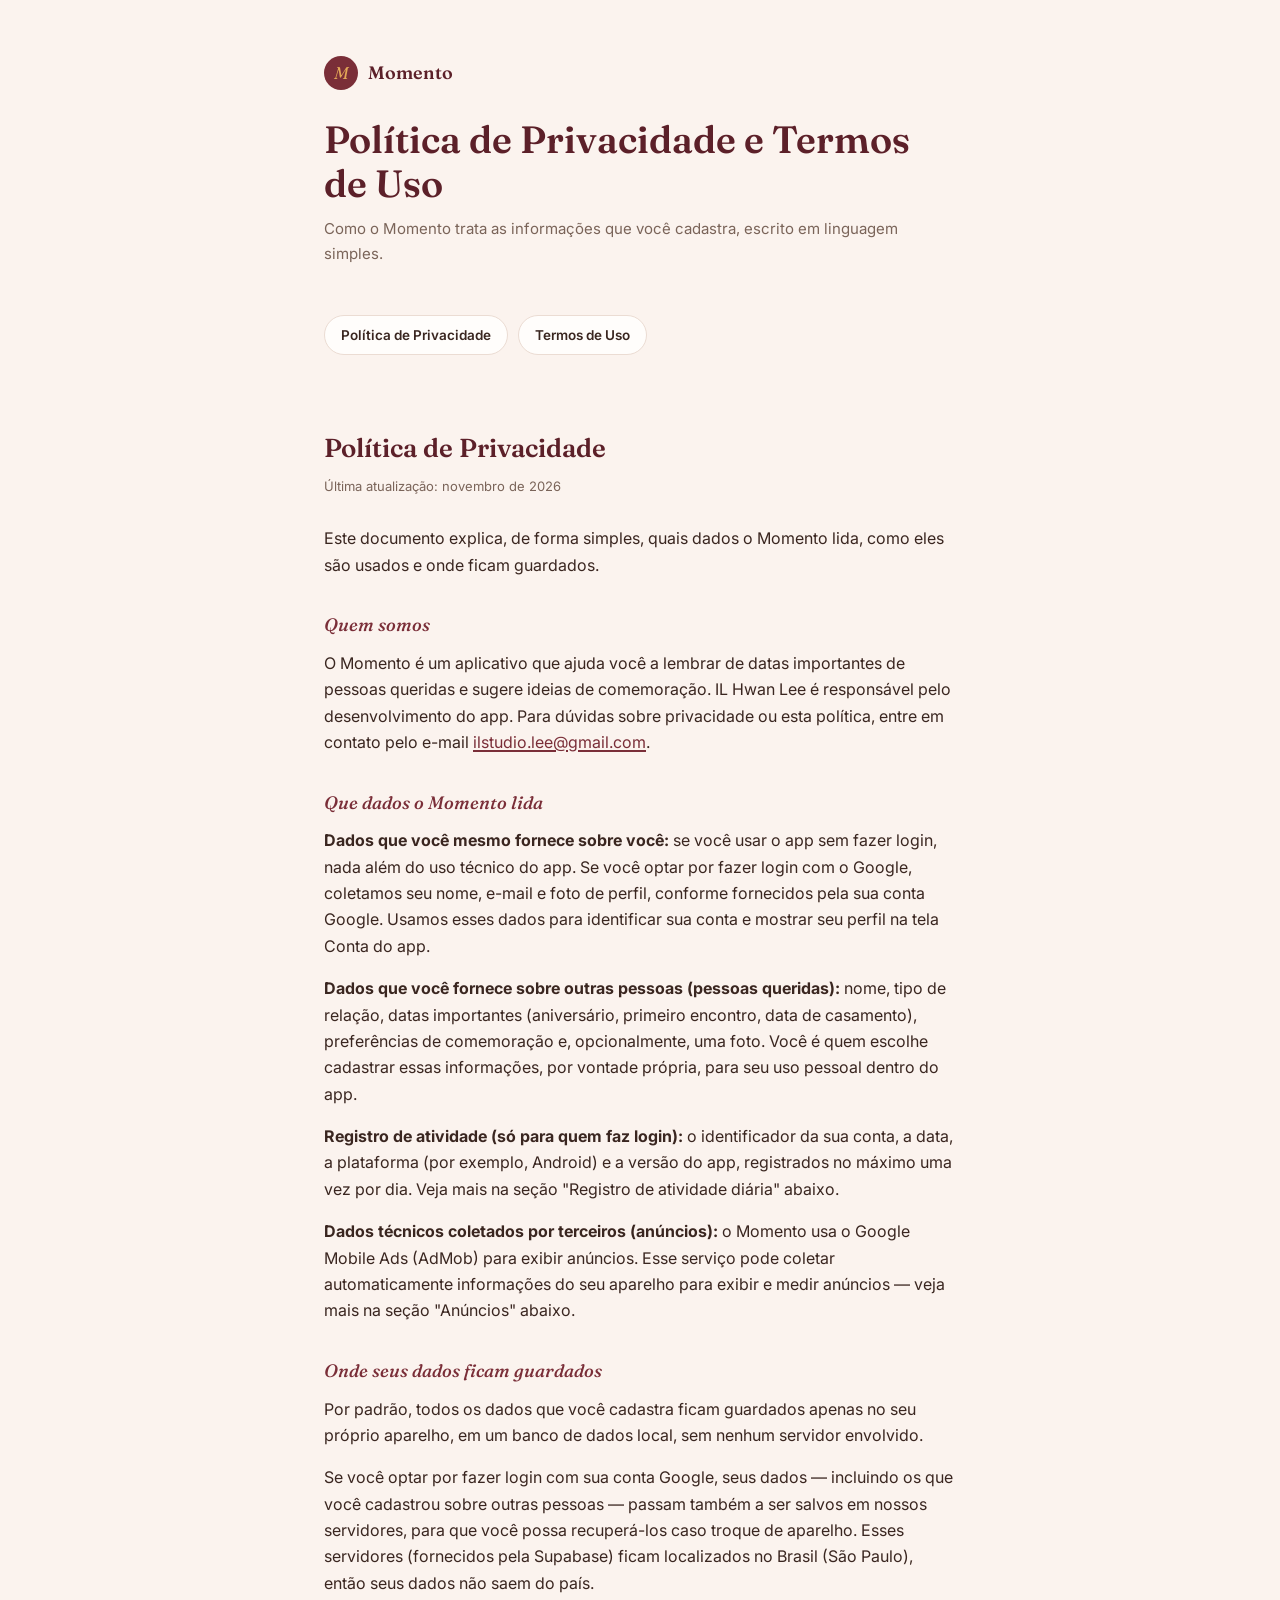
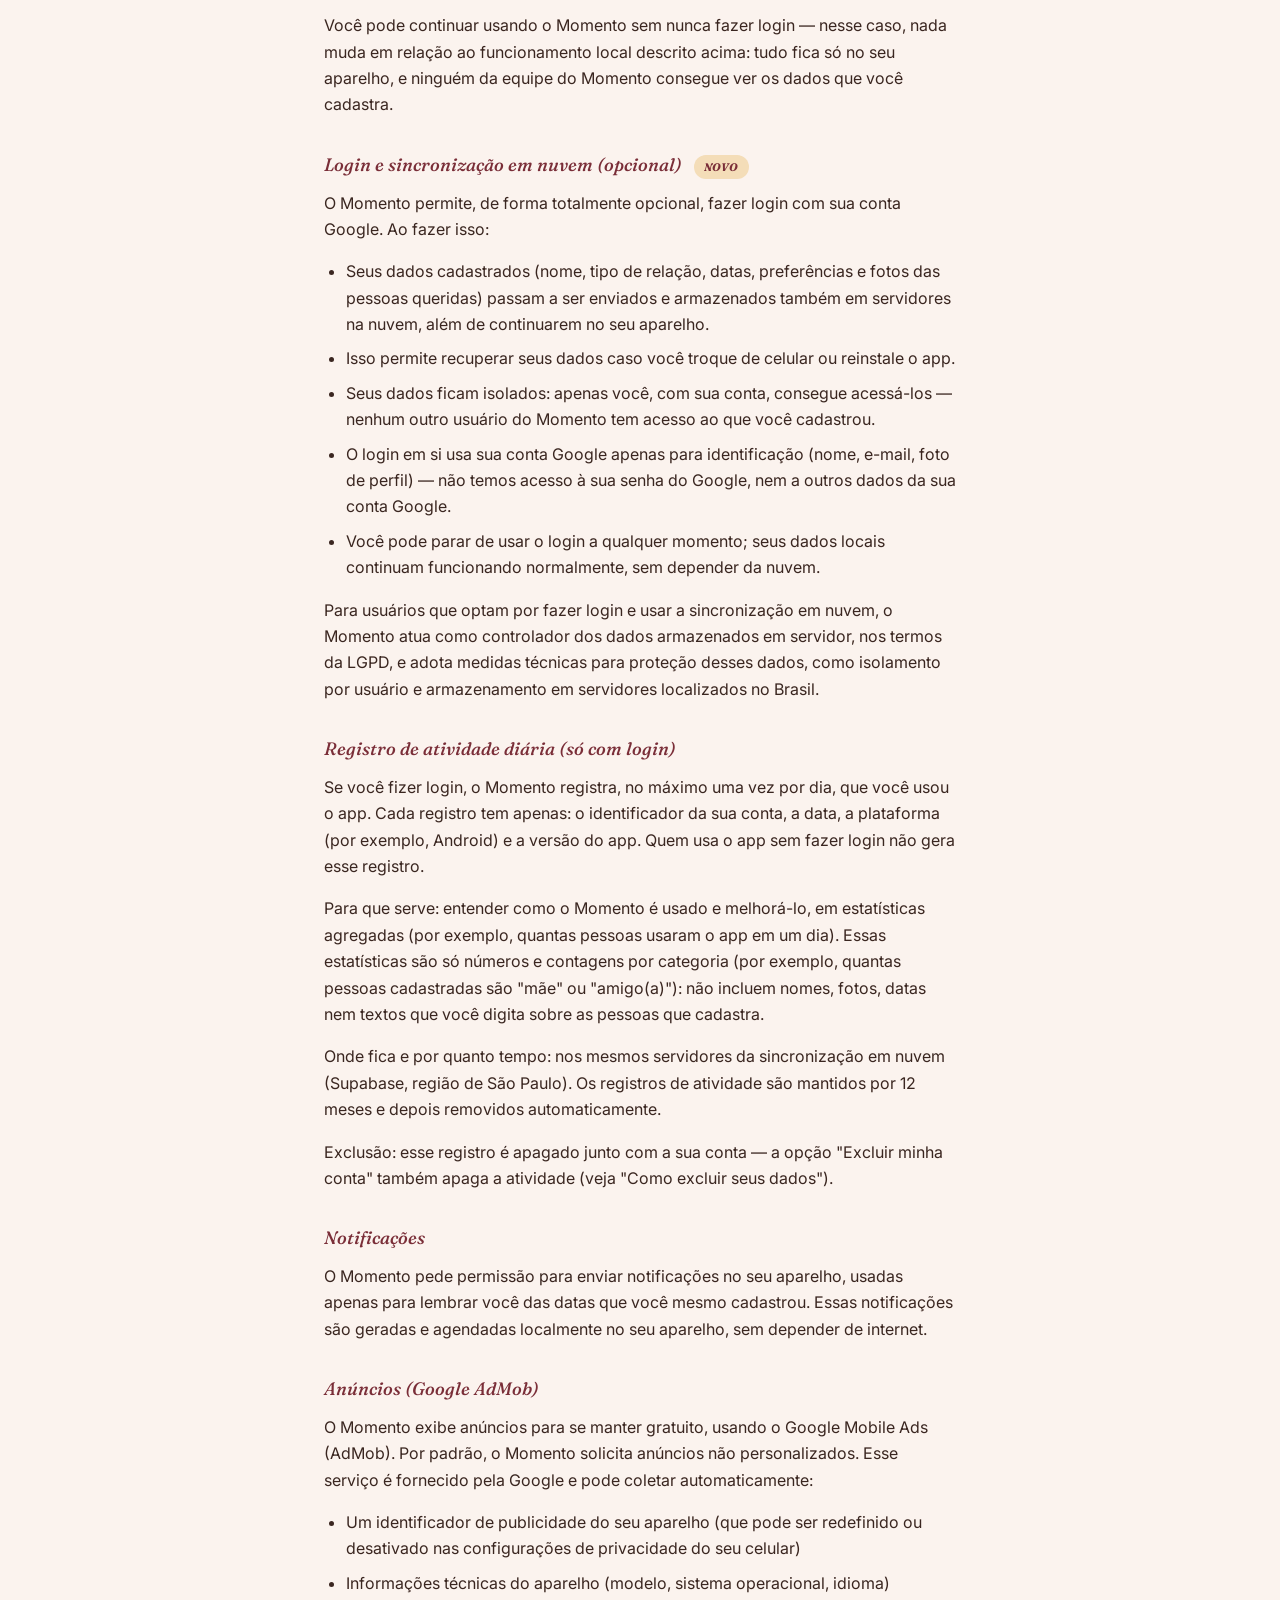
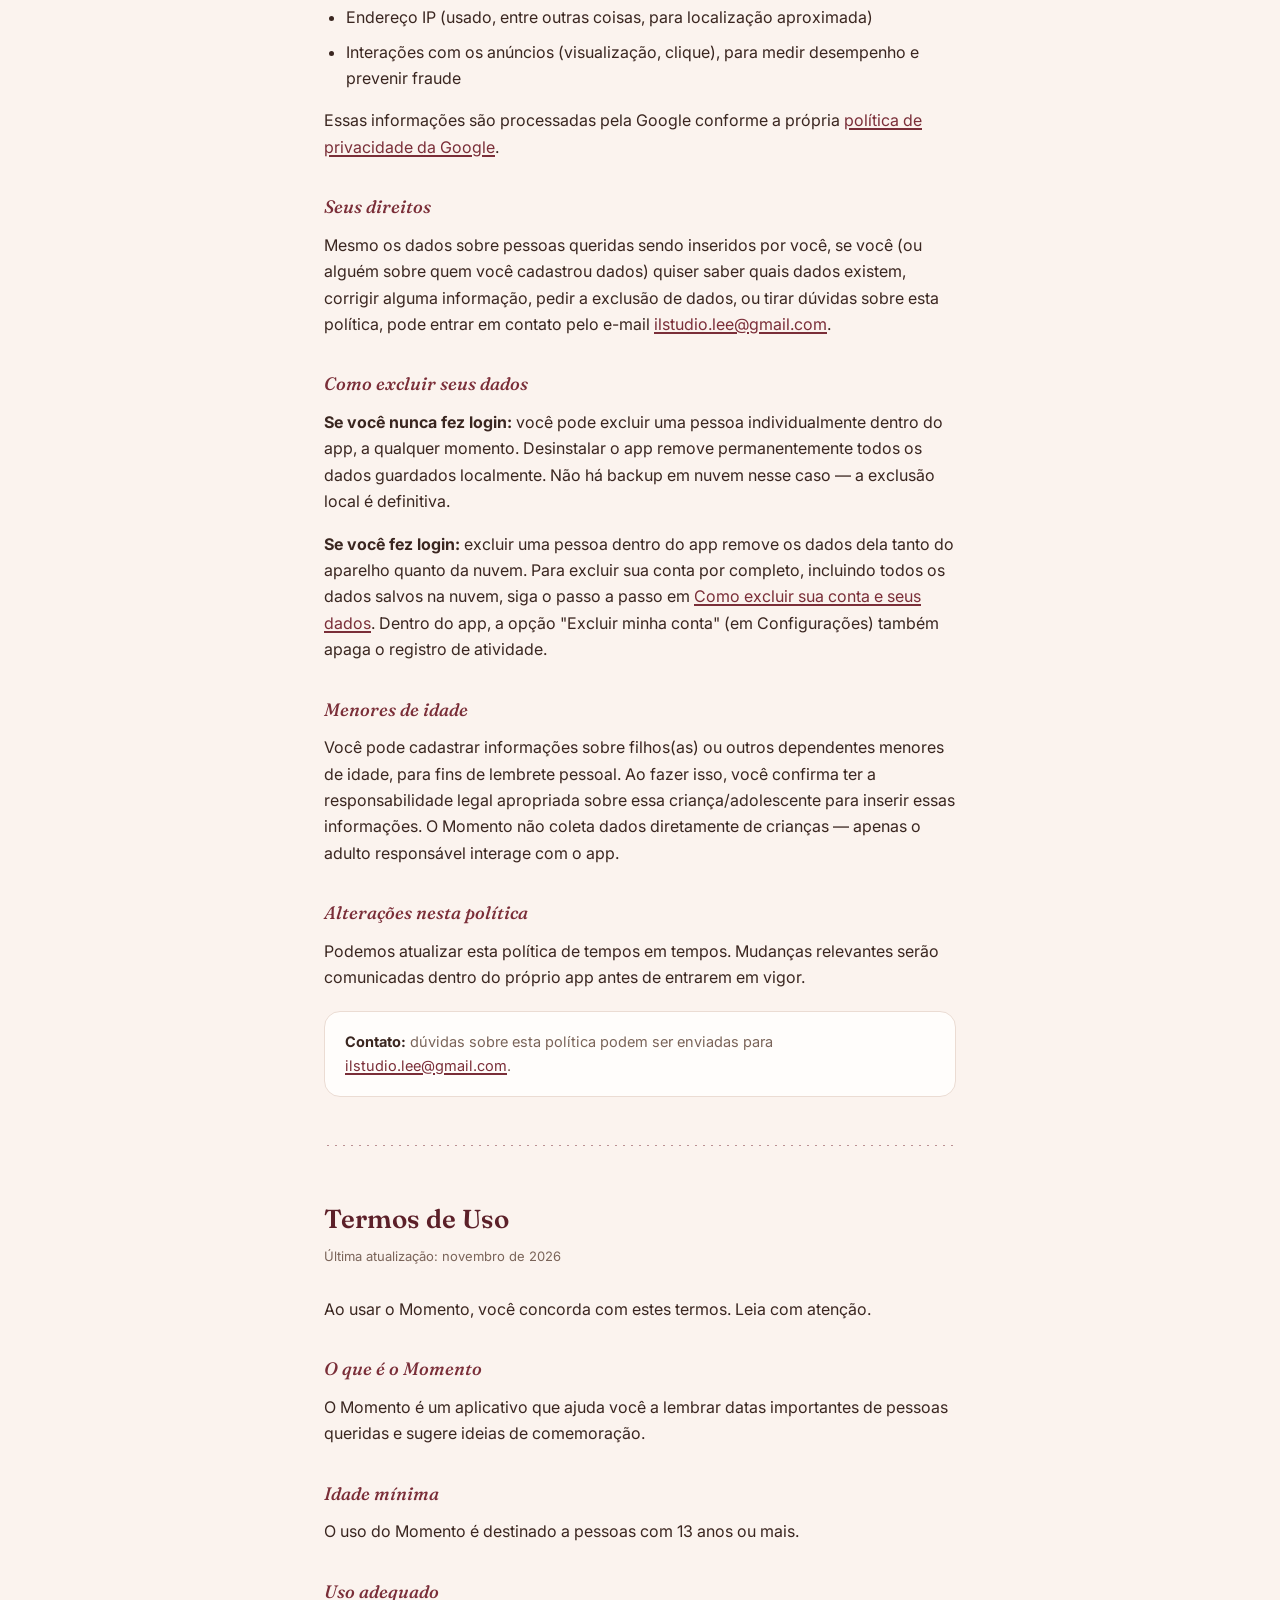
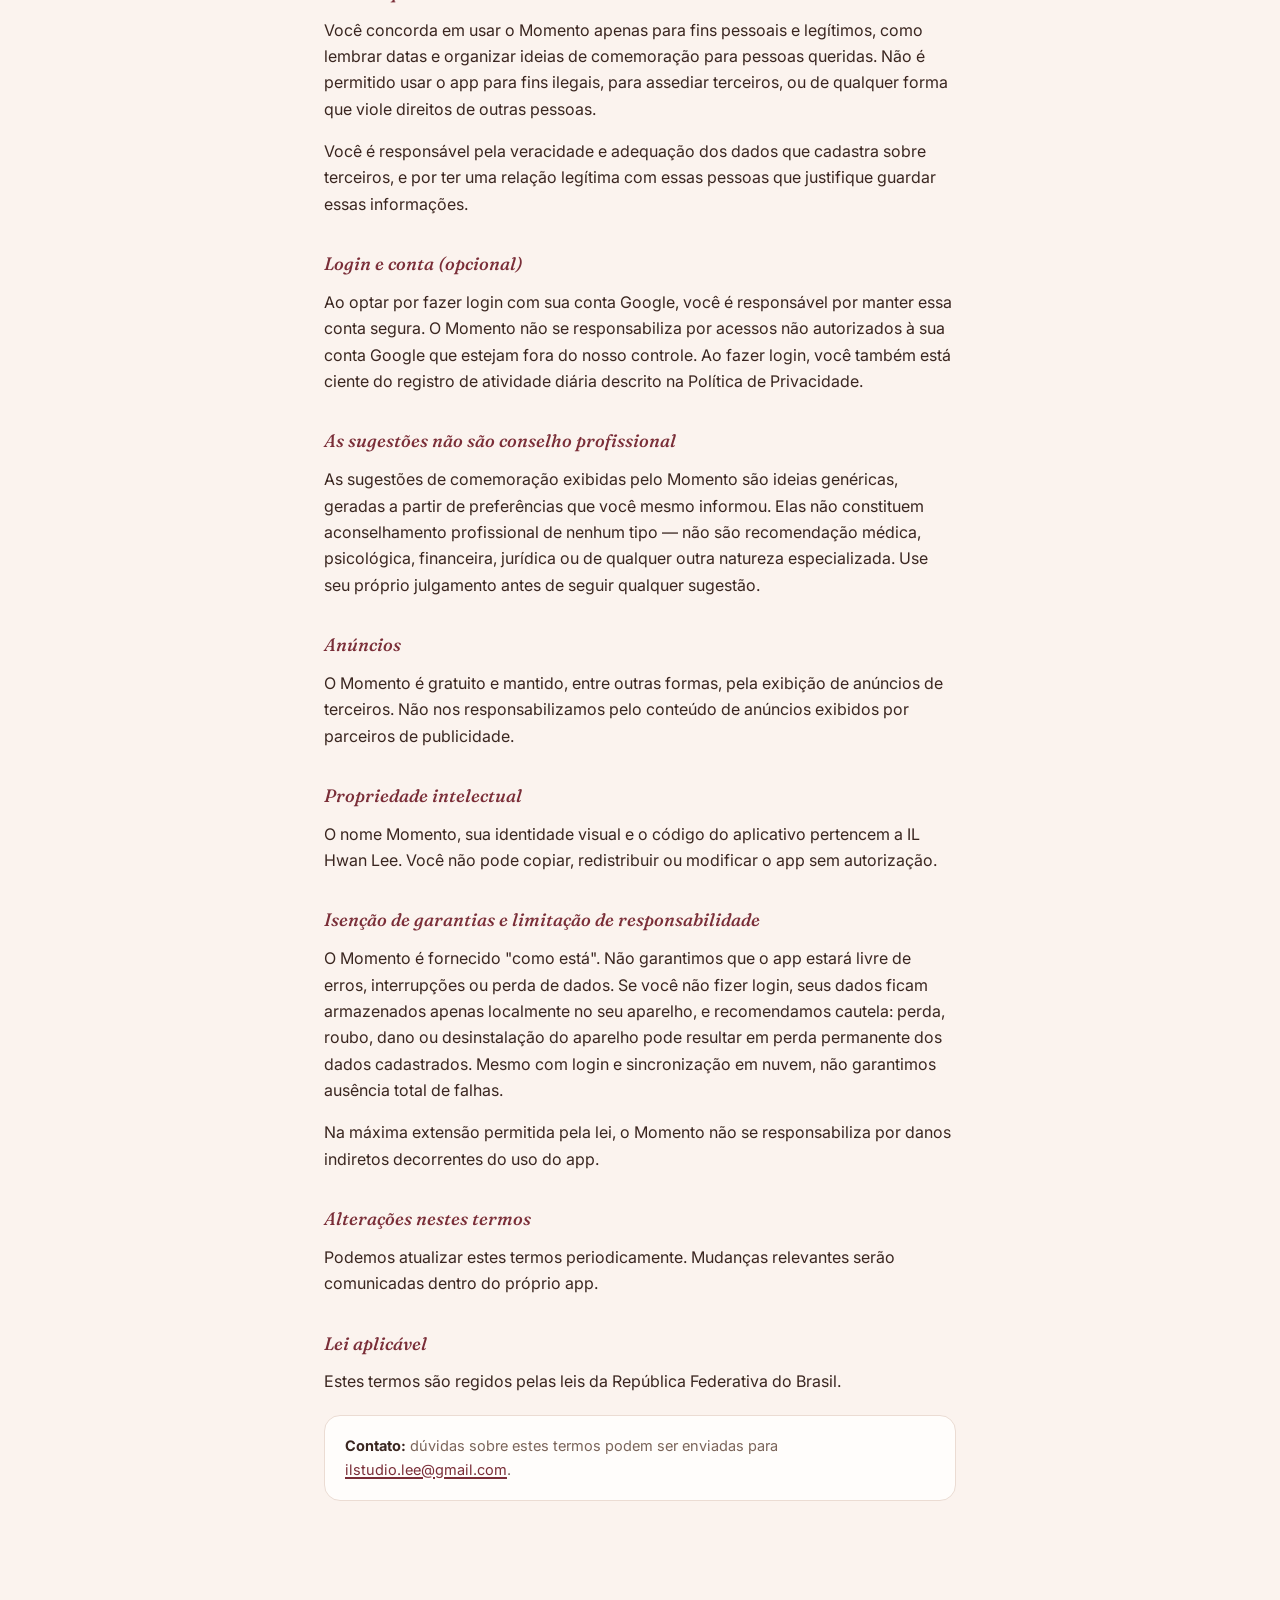
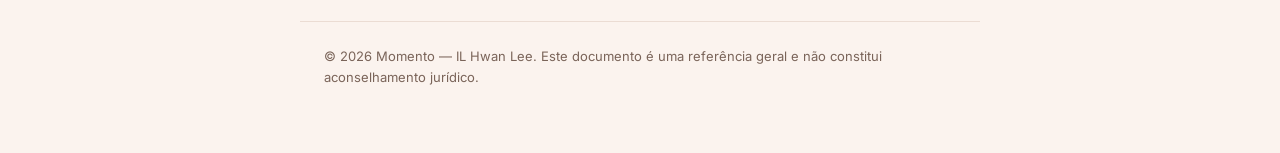
==== commit 5135db1d: "Política de Privacidade: registro de atividade diária" ====
--- a/index.html
+++ b/index.html
@@ -122,7 +122,7 @@
 
   <section id="privacidade">
     <h2>Política de Privacidade</h2>
-    <div class="updated">Última atualização: setembro de 2026</div>
+    <div class="updated">Última atualização: novembro de 2026</div>
 
     <p>Este documento explica, de forma simples, quais dados o Momento lida, como eles são usados e onde ficam guardados.</p>
 
@@ -130,8 +130,9 @@
     <p>O Momento é um aplicativo que ajuda você a lembrar de datas importantes de pessoas queridas e sugere ideias de comemoração. IL Hwan Lee é responsável pelo desenvolvimento do app. Para dúvidas sobre privacidade ou esta política, entre em contato pelo e-mail <a href="mailto:ilstudio.lee@gmail.com">ilstudio.lee@gmail.com</a>.</p>
 
     <h3>Que dados o Momento lida</h3>
-    <p><strong>Dados que você mesmo fornece sobre você:</strong> se você usar o app sem fazer login, nada além do uso técnico do app. Se você optar por fazer login com o Google, coletamos seu nome, e-mail e foto de perfil, conforme fornecidos pela sua conta Google.</p>
+    <p><strong>Dados que você mesmo fornece sobre você:</strong> se você usar o app sem fazer login, nada além do uso técnico do app. Se você optar por fazer login com o Google, coletamos seu nome, e-mail e foto de perfil, conforme fornecidos pela sua conta Google. Usamos esses dados para identificar sua conta e mostrar seu perfil na tela Conta do app.</p>
     <p><strong>Dados que você fornece sobre outras pessoas (pessoas queridas):</strong> nome, tipo de relação, datas importantes (aniversário, primeiro encontro, data de casamento), preferências de comemoração e, opcionalmente, uma foto. Você é quem escolhe cadastrar essas informações, por vontade própria, para seu uso pessoal dentro do app.</p>
+    <p><strong>Registro de atividade (só para quem faz login):</strong> o identificador da sua conta, a data, a plataforma (por exemplo, Android) e a versão do app, registrados no máximo uma vez por dia. Veja mais na seção "Registro de atividade diária" abaixo.</p>
     <p><strong>Dados técnicos coletados por terceiros (anúncios):</strong> o Momento usa o Google Mobile Ads (AdMob) para exibir anúncios. Esse serviço pode coletar automaticamente informações do seu aparelho para exibir e medir anúncios — veja mais na seção "Anúncios" abaixo.</p>
 
     <h3>Onde seus dados ficam guardados</h3>
@@ -150,6 +151,12 @@
     </ul>
     <p>Para usuários que optam por fazer login e usar a sincronização em nuvem, o Momento atua como controlador dos dados armazenados em servidor, nos termos da LGPD, e adota medidas técnicas para proteção desses dados, como isolamento por usuário e armazenamento em servidores localizados no Brasil.</p>
 
+    <h3>Registro de atividade diária (só com login)</h3>
+    <p>Se você fizer login, o Momento registra, no máximo uma vez por dia, que você usou o app. Cada registro tem apenas: o identificador da sua conta, a data, a plataforma (por exemplo, Android) e a versão do app. Quem usa o app sem fazer login não gera esse registro.</p>
+    <p>Para que serve: entender como o Momento é usado e melhorá-lo, em estatísticas agregadas (por exemplo, quantas pessoas usaram o app em um dia). Essas estatísticas são só números e contagens por categoria (por exemplo, quantas pessoas cadastradas são "mãe" ou "amigo(a)"): não incluem nomes, fotos, datas nem textos que você digita sobre as pessoas que cadastra.</p>
+    <p>Onde fica e por quanto tempo: nos mesmos servidores da sincronização em nuvem (Supabase, região de São Paulo). Os registros de atividade são mantidos por 12 meses e depois removidos automaticamente.</p>
+    <p>Exclusão: esse registro é apagado junto com a sua conta — a opção "Excluir minha conta" também apaga a atividade (veja "Como excluir seus dados").</p>
+
     <h3>Notificações</h3>
     <p>O Momento pede permissão para enviar notificações no seu aparelho, usadas apenas para lembrar você das datas que você mesmo cadastrou. Essas notificações são geradas e agendadas localmente no seu aparelho, sem depender de internet.</p>
 
@@ -168,7 +175,7 @@
 
     <h3>Como excluir seus dados</h3>
     <p><strong>Se você nunca fez login:</strong> você pode excluir uma pessoa individualmente dentro do app, a qualquer momento. Desinstalar o app remove permanentemente todos os dados guardados localmente. Não há backup em nuvem nesse caso — a exclusão local é definitiva.</p>
-    <p><strong>Se você fez login:</strong> excluir uma pessoa dentro do app remove os dados dela tanto do aparelho quanto da nuvem. Para excluir sua conta por completo, incluindo todos os dados salvos na nuvem, siga o passo a passo em <a href="/exclusao-de-conta.html">Como excluir sua conta e seus dados</a>.</p>
+    <p><strong>Se você fez login:</strong> excluir uma pessoa dentro do app remove os dados dela tanto do aparelho quanto da nuvem. Para excluir sua conta por completo, incluindo todos os dados salvos na nuvem, siga o passo a passo em <a href="/exclusao-de-conta.html">Como excluir sua conta e seus dados</a>. Dentro do app, a opção "Excluir minha conta" (em Configurações) também apaga o registro de atividade.</p>
 
     <h3>Menores de idade</h3>
     <p>Você pode cadastrar informações sobre filhos(as) ou outros dependentes menores de idade, para fins de lembrete pessoal. Ao fazer isso, você confirma ter a responsabilidade legal apropriada sobre essa criança/adolescente para inserir essas informações. O Momento não coleta dados diretamente de crianças — apenas o adulto responsável interage com o app.</p>
@@ -185,7 +192,7 @@
 
   <section id="termos">
     <h2>Termos de Uso</h2>
-    <div class="updated">Última atualização: setembro de 2026</div>
+    <div class="updated">Última atualização: novembro de 2026</div>
 
     <p>Ao usar o Momento, você concorda com estes termos. Leia com atenção.</p>
 
@@ -200,7 +207,7 @@
     <p>Você é responsável pela veracidade e adequação dos dados que cadastra sobre terceiros, e por ter uma relação legítima com essas pessoas que justifique guardar essas informações.</p>
 
     <h3>Login e conta (opcional)</h3>
-    <p>Ao optar por fazer login com sua conta Google, você é responsável por manter essa conta segura. O Momento não se responsabiliza por acessos não autorizados à sua conta Google que estejam fora do nosso controle.</p>
+    <p>Ao optar por fazer login com sua conta Google, você é responsável por manter essa conta segura. O Momento não se responsabiliza por acessos não autorizados à sua conta Google que estejam fora do nosso controle. Ao fazer login, você também está ciente do registro de atividade diária descrito na Política de Privacidade.</p>
 
     <h3>As sugestões não são conselho profissional</h3>
     <p>As sugestões de comemoração exibidas pelo Momento são ideias genéricas, geradas a partir de preferências que você mesmo informou. Elas não constituem aconselhamento profissional de nenhum tipo — não são recomendação médica, psicológica, financeira, jurídica ou de qualquer outra natureza especializada. Use seu próprio julgamento antes de seguir qualquer sugestão.</p>
